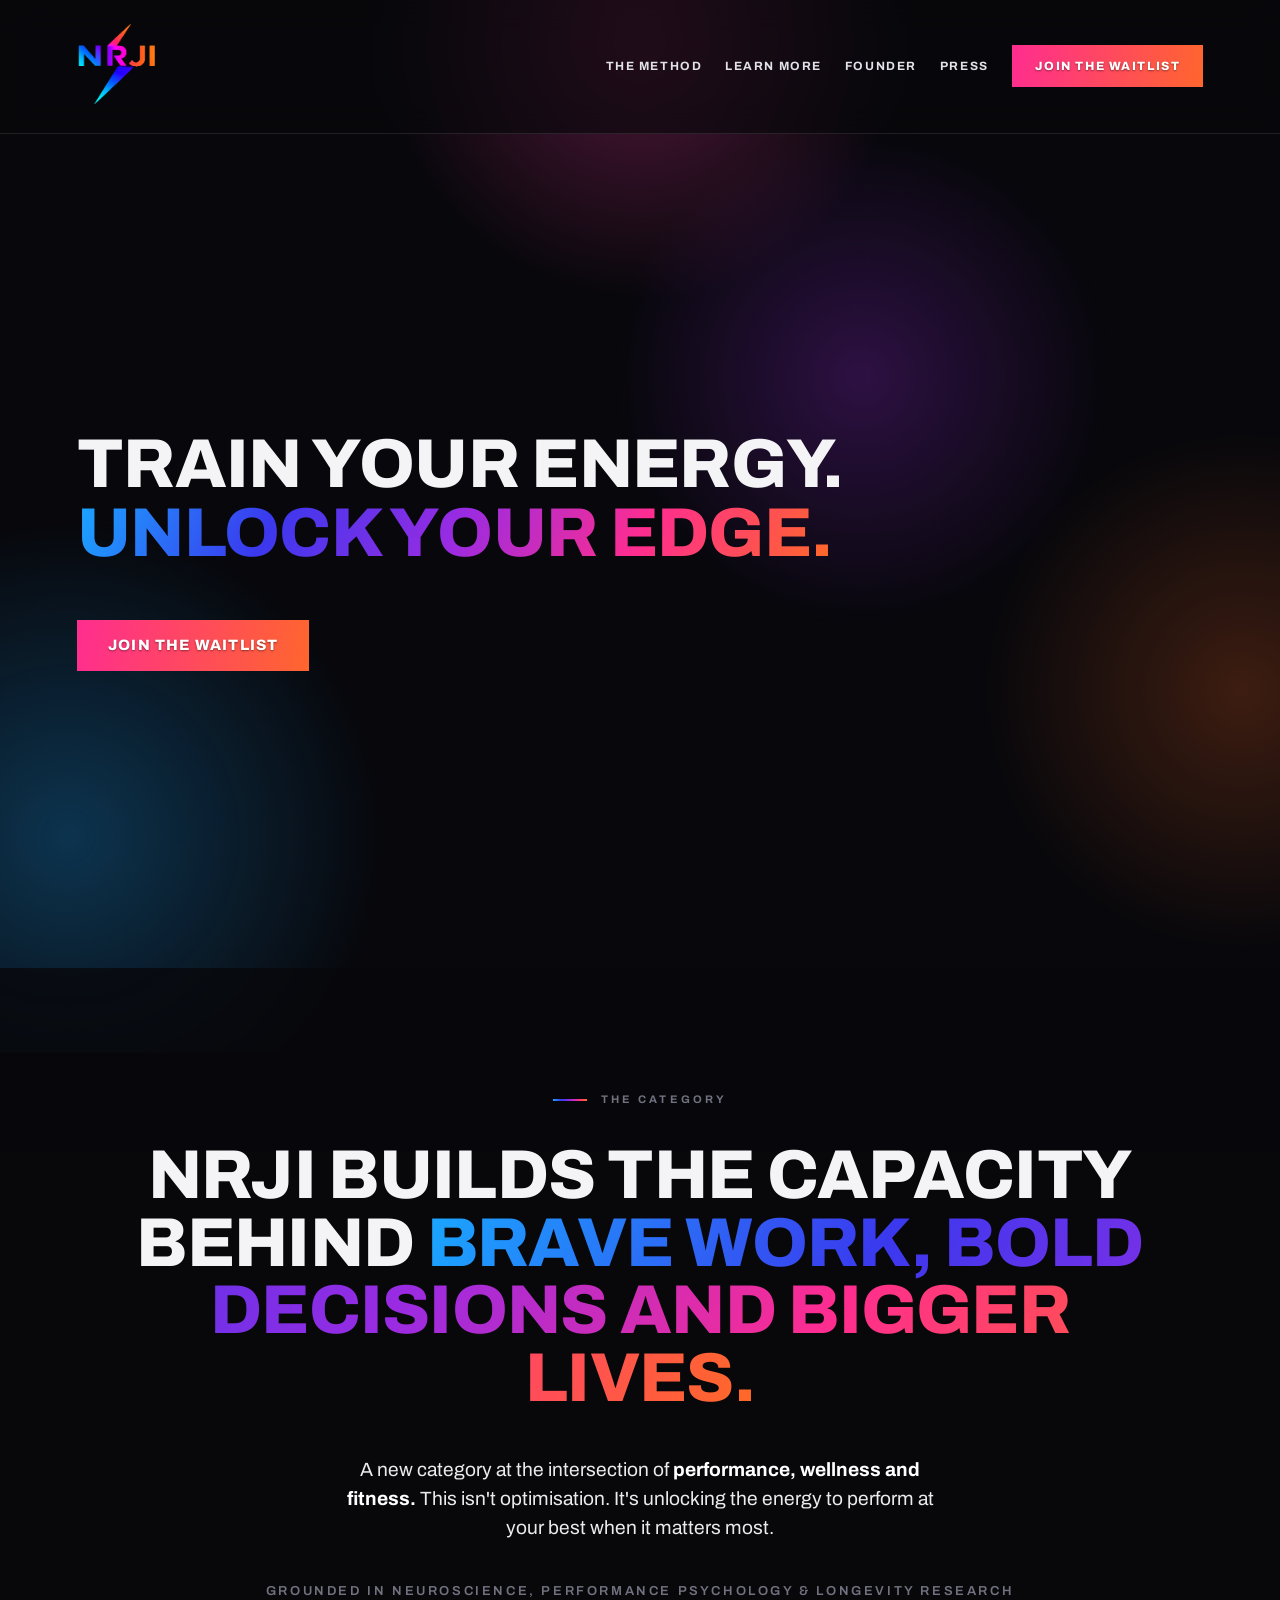
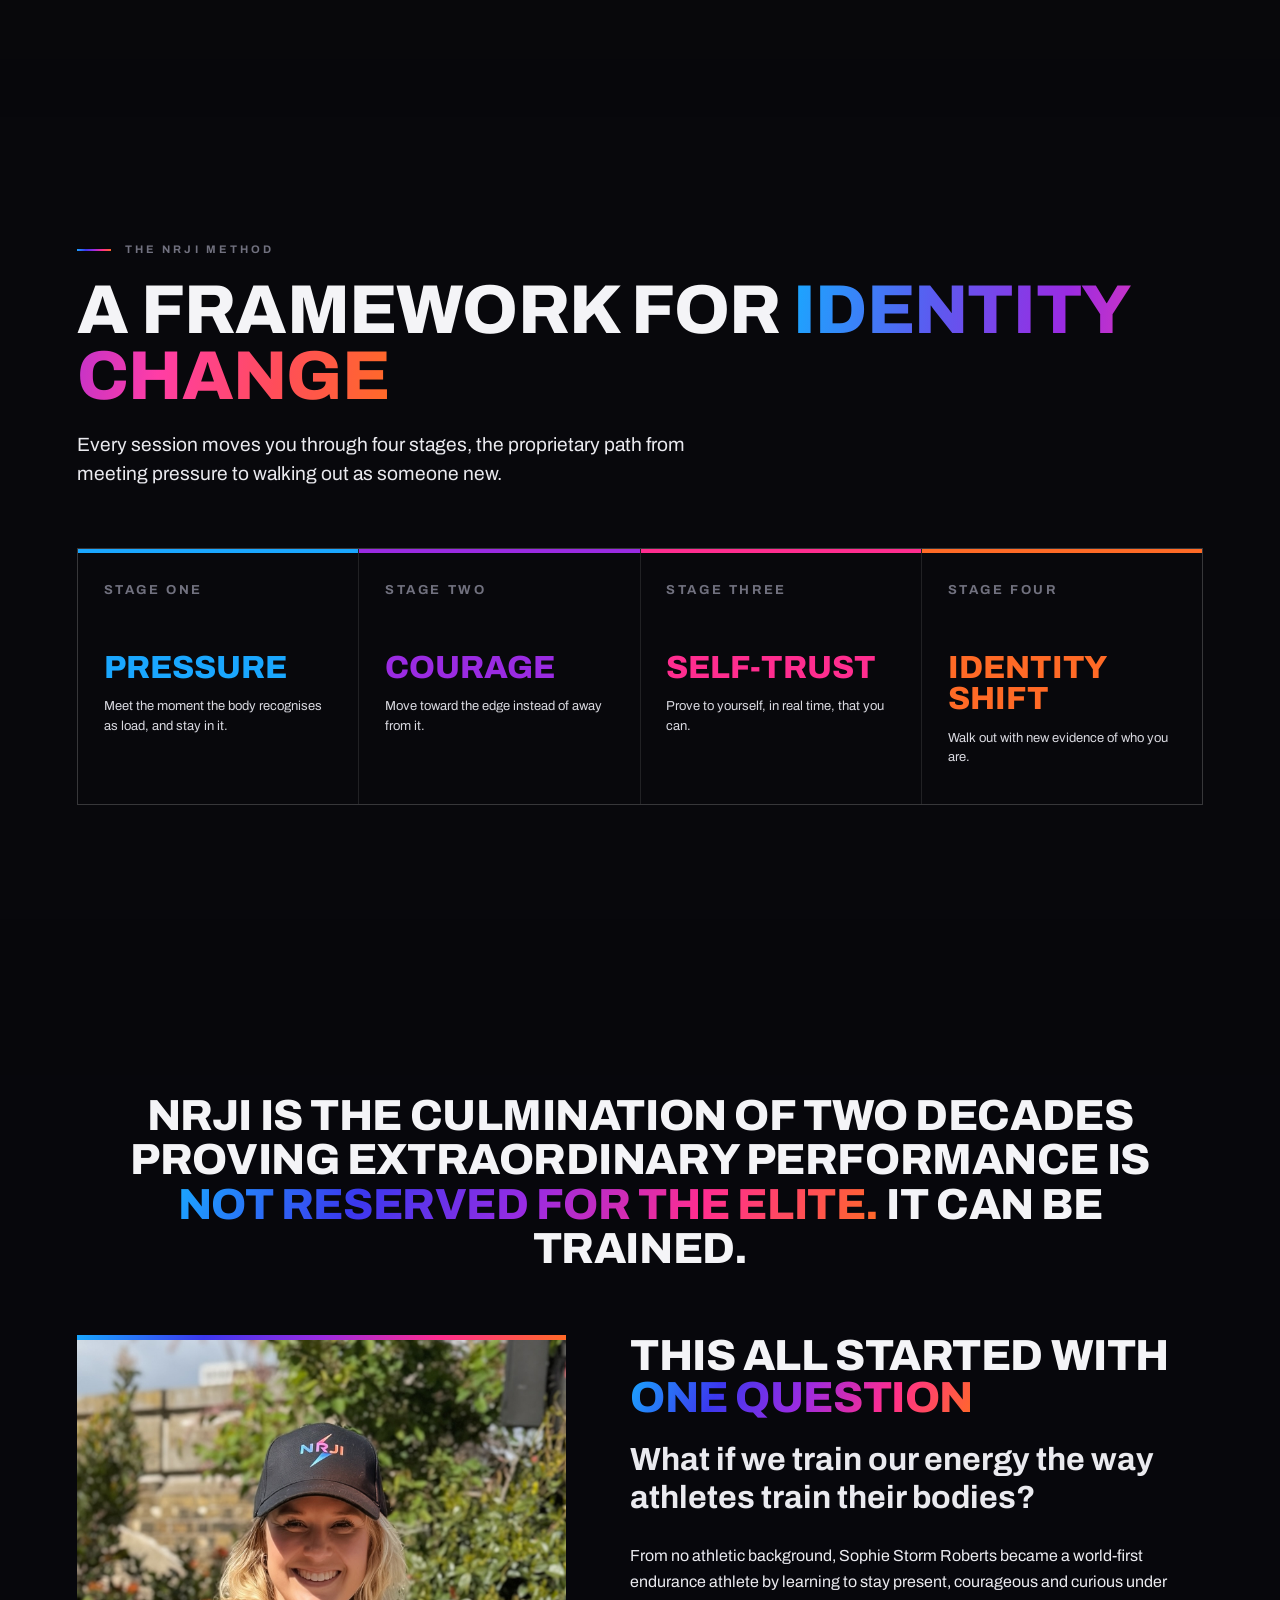
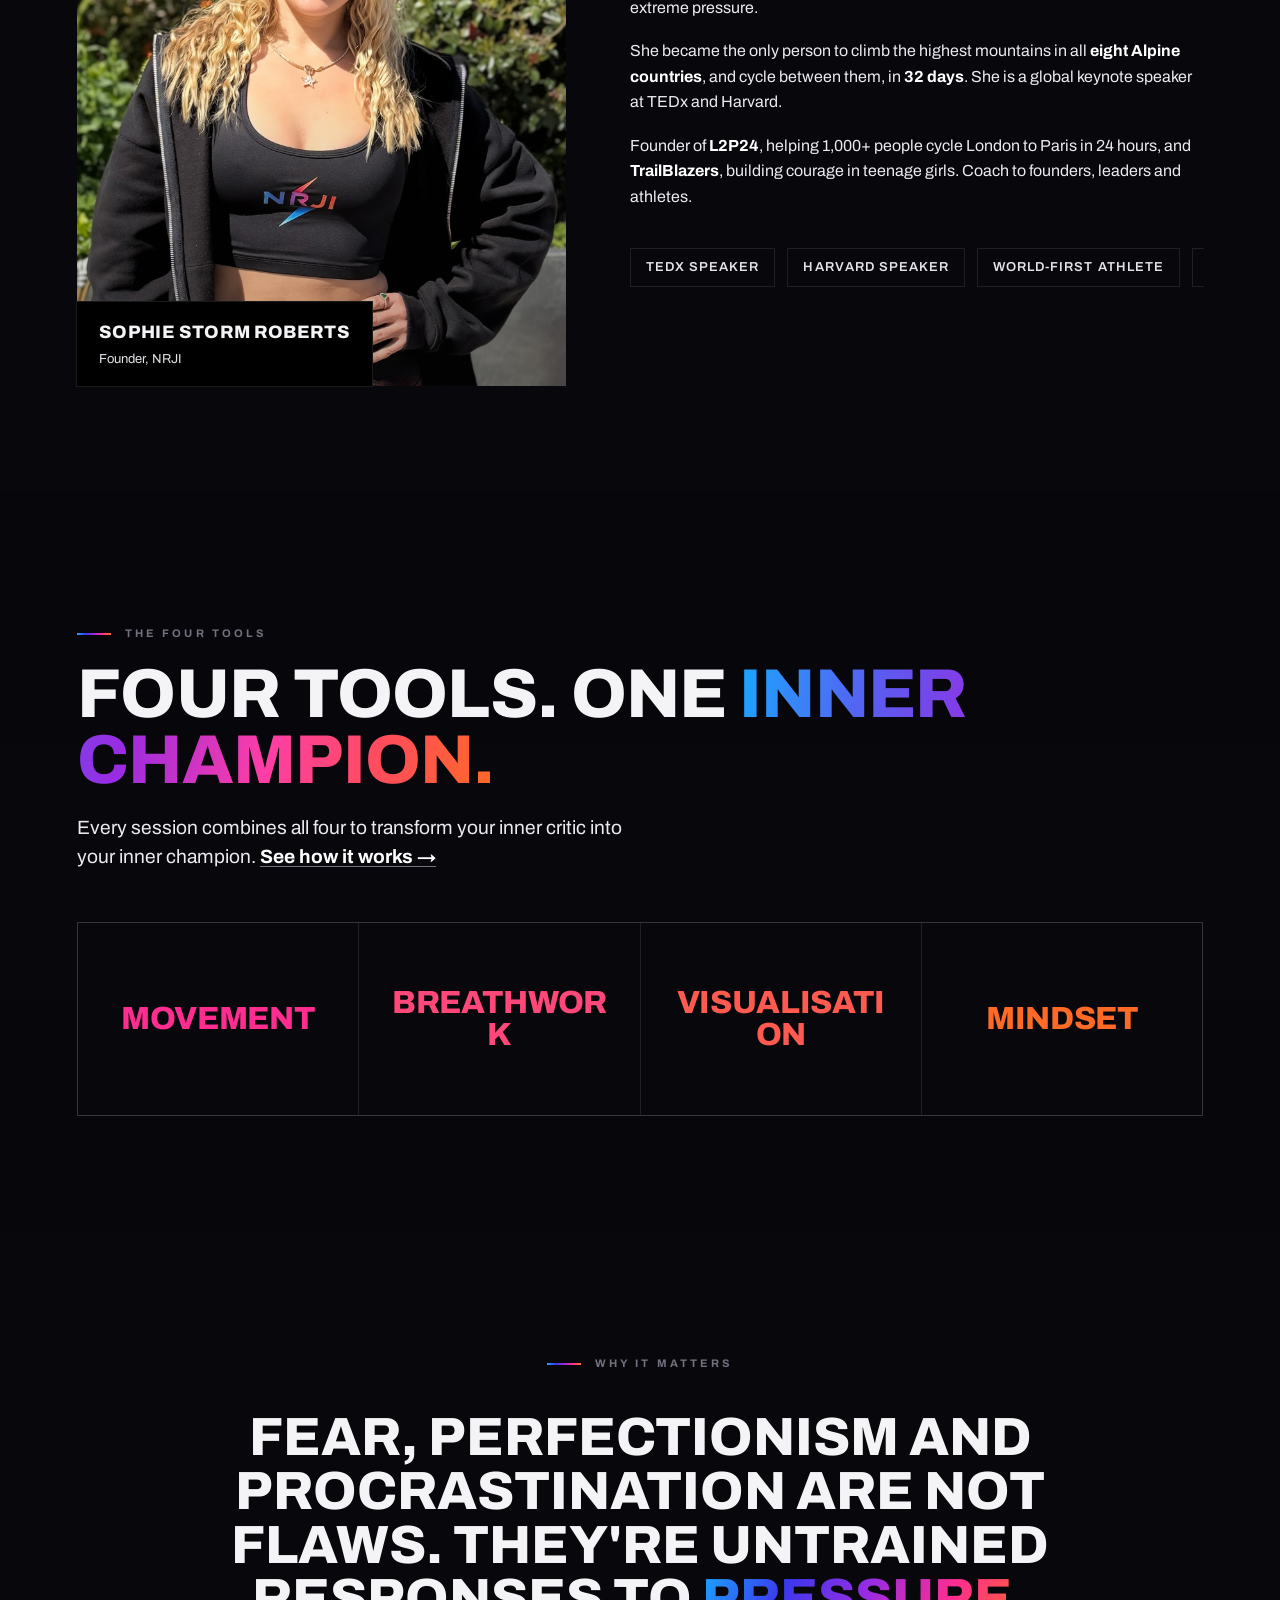
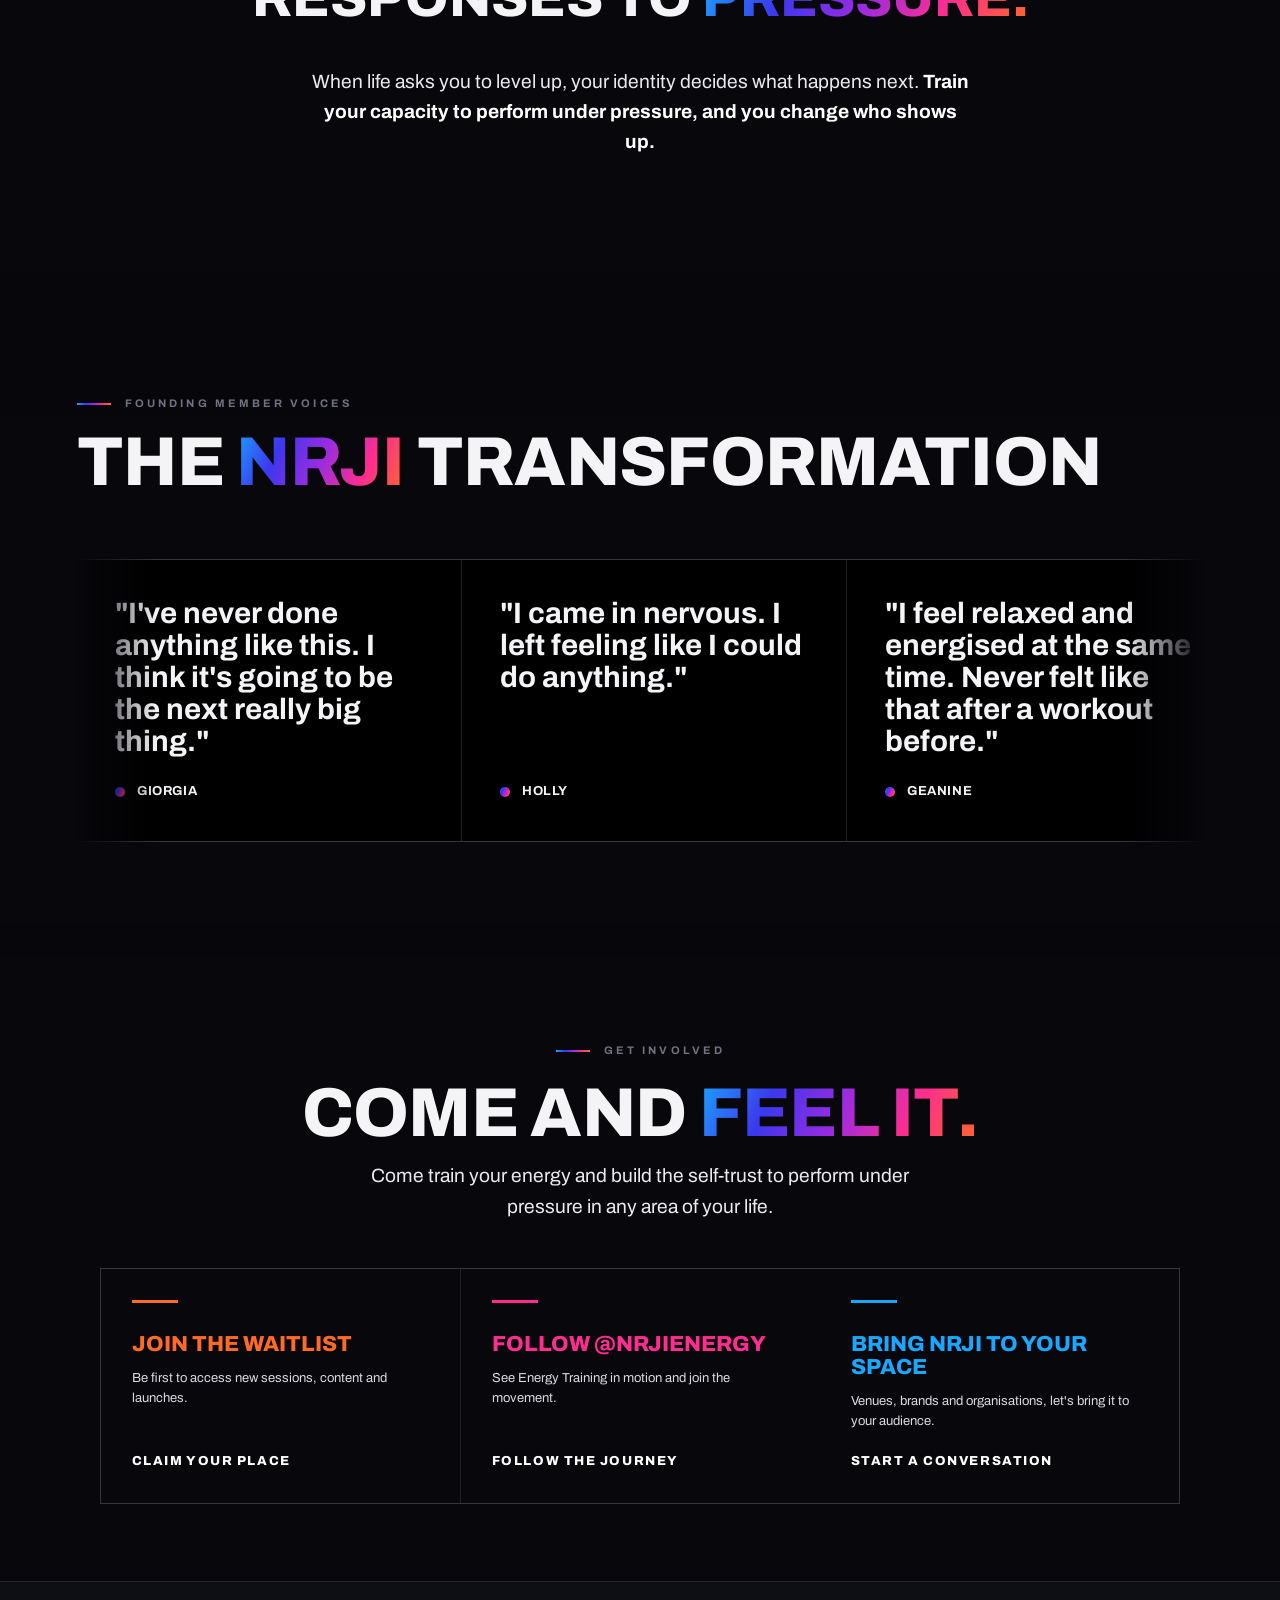
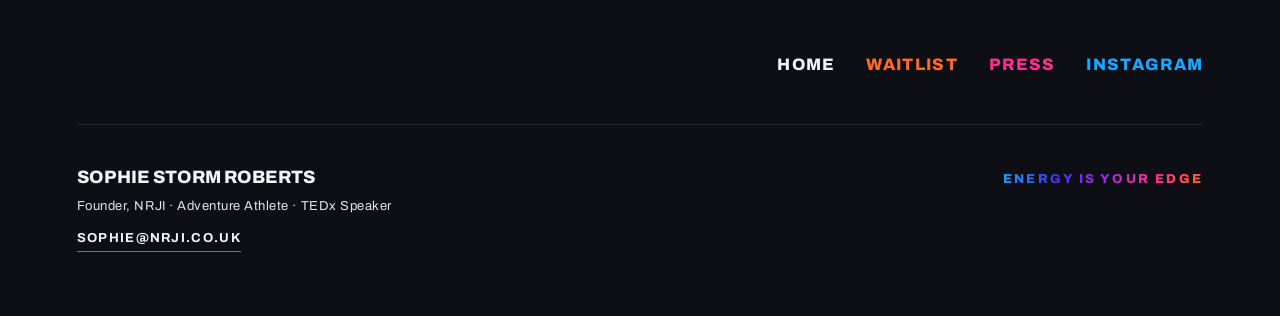
==== index.html @ f2baa2bd "Add files via upload" ====
<!DOCTYPE html>
<html lang="en">
<head>
<meta charset="UTF-8">
<meta name="viewport" content="width=device-width, initial-scale=1.0">
<title>NRJI · Energy Training</title>
<link rel="preconnect" href="https://fonts.googleapis.com">
<link rel="preconnect" href="https://fonts.gstatic.com" crossorigin>
<link href="https://fonts.googleapis.com/css2?family=Archivo:ital,wght@0,400;0,500;0,600;0,700;0,800;0,900;1,600&family=Archivo+Expanded:wght@600;700;800;900&display=swap" rel="stylesheet">
<link rel="stylesheet" href="nrji-shared.css">
<style>
  /* brighter body copy site-wide on the homepage (white over grey) */
  .category p, .method-sec .lead, .founder p, .mission p, .invite > .inner > p, .pillars-sec .lead{color:#EAEAEF;}

  /* ===================== HERO ===================== */
  .hero{
    background:transparent;position:relative;z-index:1;
    padding:clamp(40px,5vw,72px) var(--pad-x) clamp(44px,5vw,72px);
    min-height:calc(100svh - 66px);
    display:flex;flex-direction:column;align-items:flex-start;justify-content:center;text-align:left;
    overflow:hidden;
  }
  .hero-body{position:relative;z-index:2;display:flex;flex-direction:column;align-items:flex-start;max-width:var(--maxw);width:100%;margin:0 auto;}
  .hero h1{font-size:clamp(36px,5.4vw,80px);max-width:none;line-height:1.0;}
  .hero h1 .grad-text{display:inline-block;}
  .hero-cta{display:flex;gap:14px;flex-wrap:wrap;justify-content:flex-start;margin-top:clamp(34px,4vw,52px);}

  /* ===================== CATEGORY (ANCHOR) ===================== */
  .category{background:rgba(8,8,12,.80);text-align:center;}
  .category .inner{max-width:1040px;margin:0 auto;}
  .category .eyebrow{justify-content:center;margin-bottom:clamp(24px,2.6vw,36px);}
  .category h2{font-size:var(--t-h1);line-height:0.98;}
  .category .sub{font-size:var(--t-lead);line-height:1.5;max-width:54ch;margin:clamp(30px,3.4vw,46px) auto 0;}
  .category .sub strong{color:#fff;font-weight:700;}
  .category .micro{margin-top:clamp(26px,3vw,40px);font-size:var(--t-small);text-transform:uppercase;letter-spacing:.2em;color:var(--fg-faint);font-weight:600;}

  /* ===================== NRJI METHOD (FRAMEWORK IP) ===================== */
  .method-sec{background:transparent;}
  .method-sec .head{max-width:none;margin-bottom:clamp(40px,4.6vw,64px);}
  .method-sec h2{font-size:var(--t-h1);margin:18px 0 22px;}
  .method-sec .lead{font-size:var(--t-lead);line-height:1.5;max-width:58ch;}
  .frame{display:grid;grid-template-columns:repeat(4,1fr);gap:1px;background:var(--line);border:1px solid var(--line);}
  .frame .stage{background:var(--ink);padding:clamp(26px,2.4vw,38px) clamp(22px,2vw,30px) clamp(30px,2.8vw,42px);position:relative;display:flex;flex-direction:column;}
  .frame .stage::before{content:"";position:absolute;left:0;right:0;top:0;height:4px;background:var(--c);}
  .frame .stage .step{font-size:var(--t-small);text-transform:uppercase;letter-spacing:.2em;font-weight:700;color:var(--fg-faint);}
  .frame .stage h3{font-family:var(--font-display);font-weight:800;text-transform:uppercase;font-size:clamp(26px,2.5vw,40px);line-height:0.98;margin:clamp(30px,4vw,60px) 0 14px;color:var(--c);}
  .frame .stage p{font-size:var(--t-small);color:#D9D9E0;line-height:1.5;}

  /* ===================== FOUR PILLARS ===================== */
  .pillars-sec{background:rgba(8,8,12,.86);}
  .pillars-sec .head{max-width:none;margin-bottom:clamp(36px,4vw,56px);}
  .pillars-sec h2{font-size:var(--t-h1);margin:18px 0 20px;}
  .pillars-sec .lead{font-size:var(--t-lead);line-height:1.5;max-width:50ch;}
  .toolwall{display:grid;grid-template-columns:repeat(4,1fr);gap:1px;background:var(--line);border:1px solid var(--line);}
  .toolwall .tool{background:var(--ink);padding:clamp(30px,3vw,48px) clamp(22px,2vw,30px);display:flex;align-items:center;justify-content:center;min-height:clamp(140px,15vw,220px);}
  .toolwall .tool span{font-family:var(--font-display);font-weight:800;text-transform:uppercase;font-size:clamp(20px,2.5vw,40px);line-height:1.0;text-align:center;color:var(--c);letter-spacing:-0.01em;overflow-wrap:anywhere;}

  /* ===================== WHY (REDUCED) ===================== */
  .mission{background:transparent;text-align:center;}
  .mission .inner{max-width:1000px;margin:0 auto;}
  .mission .eyebrow{justify-content:center;margin-bottom:clamp(26px,3vw,40px);}
  .mission .big{font-family:var(--font-display);font-weight:800;text-transform:uppercase;line-height:1.0;font-size:clamp(30px,4.2vw,58px);}
  .mission p{font-size:var(--t-lead);line-height:1.55;max-width:60ch;margin:clamp(28px,3.2vw,44px) auto 0;}
  .mission p strong{color:#fff;font-weight:700;}

  /* ===================== VOICES ===================== */
  .voices{background:rgba(8,8,12,.86);}
  .voices .head{margin-bottom:clamp(40px,5vw,64px);}
  .voices h2{font-size:var(--t-h1);margin-top:16px;}
  .quote-marquee{position:relative;width:100%;overflow:hidden;-webkit-mask-image:linear-gradient(90deg,transparent,#000 7%,#000 93%,transparent);mask-image:linear-gradient(90deg,transparent,#000 7%,#000 93%,transparent);}
  .quote-track{display:flex;align-items:stretch;gap:1px;width:max-content;background:var(--line);border-block:1px solid var(--line);animation:quote-scroll 46s linear infinite;}
  @media (hover:hover) and (pointer:fine){.quote-marquee:hover .quote-track{animation-play-state:paused;}}
  @keyframes quote-scroll{from{transform:translateX(0);}to{transform:translateX(-50%);}}
  .quote{flex:0 0 clamp(300px,30vw,420px);background:var(--black);padding:clamp(30px,3vw,52px);display:flex;flex-direction:column;gap:24px;}
  .quote .q{font-family:var(--font-display);font-weight:700;font-size:clamp(22px,2.3vw,34px);line-height:1.08;text-transform:none;}
  .quote .who{display:flex;align-items:center;gap:12px;margin-top:auto;}
  .quote .who .dot{width:10px;height:10px;background:var(--brand-grad);border-radius:50%;flex-shrink:0;}
  .quote .who .nm{font-weight:700;letter-spacing:.04em;text-transform:uppercase;font-size:var(--t-small);}

  /* ===================== FOUNDER (MOVED UP) ===================== */
  .founder{background:rgba(8,8,12,.84);overflow:hidden;}
  .founder .banner{max-width:1080px;margin:0 auto clamp(46px,5vw,76px);text-align:center;}
  .founder .banner .eyebrow{justify-content:center;margin-bottom:clamp(22px,2.6vw,34px);}
  .founder .banner .statement{font-family:var(--font-display);font-weight:800;text-transform:uppercase;line-height:1.02;font-size:clamp(26px,3.4vw,50px);padding:0;background:none;}
  .founder .inner{display:grid;grid-template-columns:0.92fr 1.08fr;gap:clamp(36px,5vw,76px);align-items:stretch;}
  .founder .inner > *{min-width:0;}
  .founder .text{min-width:0;overflow:hidden;}
  .founder .photo-wrap{position:relative;}
  .founder .photo-stack{position:relative;height:100%;}
  .founder .photo-frame{position:relative;border-radius:0;overflow:hidden;height:100%;min-height:100%;aspect-ratio:auto;background:#000;}
  .founder .photo-frame::after{content:"";position:absolute;inset:0;background:linear-gradient(180deg,transparent 55%,rgba(8,8,12,.28));pointer-events:none;}
  .founder .photo-frame img{width:100%;height:100%;object-fit:cover;object-position:center 18%;}
  .founder .photo-wrap .badge{position:absolute;left:-1px;bottom:-1px;z-index:3;background:var(--black);border:1px solid var(--line);padding:16px 22px;display:flex;flex-direction:column;gap:2px;}
  .founder .photo-wrap .frame-bar{position:absolute;left:0;right:0;top:0;height:5px;background:var(--brand-grad);z-index:2;}
  .founder .badge .nm{font-family:var(--font-display);font-weight:800;text-transform:uppercase;font-size:18px;letter-spacing:.02em;}
  .founder .badge .rl{font-size:var(--t-small);color:var(--fg-dim);}
  .founder h2{font-size:var(--t-h2);margin:0 0 22px;}
  .founder .qline{font-family:var(--font-display);font-weight:700;font-size:clamp(22px,2.6vw,32px);line-height:1.2;margin-bottom:26px;}
  .founder p{font-size:var(--t-body);line-height:1.6;}
  .founder p + p{margin-top:18px;}
  .founder p strong{color:#fff;font-weight:700;}
  .founder .credits-row{display:flex;flex-wrap:wrap;gap:12px;margin-top:clamp(28px,3vw,44px);}
  .founder .credits-row span{border:1px solid var(--line);padding:8px 15px;font-size:var(--t-small);font-weight:600;text-transform:uppercase;letter-spacing:.08em;color:var(--fg-dim);}

  /* ===================== INVITATION (GET INVOLVED) ===================== */
  .invite{background:transparent;text-align:center;position:relative;overflow:hidden;padding-block:clamp(52px,6vw,90px);}
  .invite .inner{position:relative;z-index:2;max-width:1080px;margin:0 auto;}
  .invite .eyebrow{justify-content:center;}
  .invite h2{font-size:var(--t-h1);margin:20px 0 14px;}
  .invite > .inner > p{font-size:var(--t-lead);max-width:54ch;margin:0 auto;}
  .invite .paths{display:grid;grid-template-columns:repeat(3,1fr);gap:1px;background:var(--line);border:1px solid var(--line);margin-top:clamp(34px,3.6vw,52px);text-align:left;}
  .invite .path{background:var(--ink);padding:clamp(26px,2.4vw,38px);display:flex;flex-direction:column;text-decoration:none;color:inherit;transition:background .22s,transform .22s;}
  .invite .path:hover{background:var(--ink-2);transform:translateY(-4px);}
  .invite .path .bar{height:3px;width:46px;background:var(--c);margin-bottom:clamp(22px,2.4vw,34px);}
  .invite .path h4{font-family:var(--font-display);font-weight:800;text-transform:uppercase;font-size:var(--t-h3);line-height:1.05;margin-bottom:12px;color:var(--c);}
  .invite .path p{font-size:var(--t-small);color:#D9D9E0;max-width:none;margin:0 0 20px;line-height:1.55;}
  .invite .path .pgo{margin-top:auto;font-size:13px;font-weight:800;text-transform:uppercase;letter-spacing:.12em;color:#fff;}

  /* ===================== RESPONSIVE ===================== */
  @media (max-width:900px){
    .frame{grid-template-columns:repeat(2,1fr);}
    .toolwall{grid-template-columns:repeat(2,1fr);}
    .mission .inner{max-width:none;}
    .founder .inner{grid-template-columns:1fr;gap:36px;align-items:start;}
    .founder .photo-frame{aspect-ratio:3/3.6;height:auto;min-height:0;max-width:460px;margin:0 auto;}
    .invite .paths{grid-template-columns:1fr;}
  }
  @media (max-width:560px){
    .hero h1{font-size:clamp(32px,8.4vw,50px);}
    .hero-cta{flex-direction:row;flex-wrap:nowrap;gap:10px;align-items:stretch;width:100%;}
    .hero-cta .btn{flex:1 1 0;min-width:0;justify-content:center;text-align:center;padding:14px 10px;font-size:11px;line-height:1.2;letter-spacing:.04em;}
    .frame{grid-template-columns:1fr;}
    .toolwall{grid-template-columns:repeat(2,1fr);}
    .toolwall .tool{min-height:104px;padding:22px 10px;}
    .toolwall .tool span{font-size:clamp(16px,4.4vw,22px);}
    .invite .paths{grid-template-columns:1fr;}
  }
</style>
</head>
<body>
  <div id="aurora"></div>

  <!-- ===================== NAV ===================== -->
  <nav class="nav" data-screen-label="Nav">
    <a class="brand" href="index.html">
      <img src="assets/nrji-logo-clean.png" alt="NRJI">
    </a>
    <div class="links">
      <a class="hide-sm" href="#method">The Method</a>
      <a class="hide-sm" href="learn-more.html">Learn More</a>
      <a class="hide-sm" href="#founder">Founder</a>
      <a href="press.html">Press</a>
      <a class="btn btn-primary" href="waitlist.html">Join the waitlist</a>
    </div>
  </nav>

  <!-- ===================== HERO ===================== -->
  <header class="hero" data-screen-label="Hero">
    <div class="hero-body">
      <h1 class="display" data-reveal style="--rd:160ms">Train your energy.<br><span class="grad-text">Unlock your edge.</span></h1>
      <div class="hero-cta" data-reveal style="--rd:300ms">
        <a class="btn btn-primary btn-lg" href="waitlist.html">Join the waitlist</a>
      </div>
    </div>
  </header>

  <!-- ===================== CATEGORY (ANCHOR) ===================== -->
  <section class="category" id="category" data-screen-label="The Category">
    <div class="inner">
      <span class="eyebrow" data-reveal>The category</span>
      <h2 class="display" data-reveal style="--rd:80ms">NRJI builds the capacity behind <span class="grad-text">brave work, bold decisions and bigger lives.</span></h2>
      <p class="sub" data-reveal style="--rd:160ms">A new category at the intersection of <strong>performance, wellness and fitness.</strong> This isn't optimisation. It's unlocking the energy to perform at your best when it matters most.</p>
      <div class="micro" data-reveal style="--rd:220ms">Grounded in neuroscience, performance psychology &amp; longevity research</div>
    </div>
  </section>

  <!-- ===================== NRJI METHOD ===================== -->
  <section class="method-sec" id="method" data-screen-label="The NRJI Method">
    <div class="wrap head">
      <span class="eyebrow" data-reveal>The NRJI Method</span>
      <h2 class="display" data-reveal style="--rd:80ms">A framework for <span class="grad-ombre">identity change</span></h2>
      <p class="lead" data-reveal style="--rd:160ms">Every session moves you through four stages, the proprietary path from meeting pressure to walking out as someone new.</p>
    </div>
    <div class="wrap frame" data-reveal="scale">
      <div class="stage" style="--c:#1AA7FF"><div class="step">Stage one</div><h3>Pressure</h3><p>Meet the moment the body recognises as load, and stay in it.</p></div>
      <div class="stage" style="--c:#9A2BE2"><div class="step">Stage two</div><h3>Courage</h3><p>Move toward the edge instead of away from it.</p></div>
      <div class="stage" style="--c:#FF2D8F"><div class="step">Stage three</div><h3>Self-trust</h3><p>Prove to yourself, in real time, that you can.</p></div>
      <div class="stage" style="--c:#FF6A26"><div class="step">Stage four</div><h3>Identity shift</h3><p>Walk out with new evidence of who you are.</p></div>
    </div>
  </section>

  <!-- ===================== FOUNDER (MOVED UP) ===================== -->
  <section class="founder" id="founder" data-screen-label="The Founder">
    <div class="wrap banner">
      <span class="eyebrow" data-reveal>The founder</span>
      <div class="statement display" data-reveal style="--rd:80ms">NRJI is the culmination of two decades proving extraordinary performance is <span class="grad-text">not reserved for the elite.</span> It can be trained.</div>
    </div>
    <div class="wrap inner">
      <div class="photo-wrap" data-reveal="left">
        <div class="photo-stack">
          <div class="photo-frame">
            <div class="frame-bar"></div>
            <img src="assets/sophie.jpeg" alt="Sophie Storm Roberts, Founder of NRJI">
          </div>
          <div class="badge">
            <span class="nm">Sophie Storm Roberts</span>
            <span class="rl">Founder, NRJI</span>
          </div>
        </div>
      </div>
      <div class="text" data-reveal="right">
        <h2 class="display">This all started with <span class="grad-text">one question</span></h2>
        <p class="qline">What if we train our energy the way athletes train their bodies?</p>
        <p>From no athletic background, Sophie Storm Roberts became a world-first endurance athlete by learning to stay present, courageous and curious under extreme pressure.</p>
        <p>She became the only person to climb the highest mountains in all <strong>eight Alpine countries</strong>, and cycle between them, in <strong>32 days</strong>. She is a global keynote speaker at TEDx and Harvard.</p>
        <p>Founder of <strong>L2P24</strong>, helping 1,000+ people cycle London to Paris in 24 hours, and <strong>TrailBlazers</strong>, building courage in teenage girls. Coach to founders, leaders and athletes.</p>
        <div class="credits-row">
          <span>TEDx Speaker</span>
          <span>Harvard Speaker</span>
          <span>World-First Athlete</span>
          <span>8 Peaks in 32 Days</span>
        </div>
      </div>
    </div>
  </section>

  <!-- ===================== FOUR PILLARS ===================== -->
  <section class="pillars-sec" id="pillars" data-screen-label="The Four Tools">
    <div class="wrap head">
      <span class="eyebrow" data-reveal>The four tools</span>
      <h2 class="display" data-reveal style="--rd:80ms">Four tools. One <span class="grad-ombre">inner champion.</span></h2>
      <p class="lead" data-reveal style="--rd:160ms">Every session combines all four to transform your inner critic into your inner champion. <a href="learn-more.html" style="color:#fff;font-weight:700;text-decoration:underline;text-underline-offset:3px;text-decoration-color:var(--fg-faint)">See how it works &rarr;</a></p>
    </div>
    <div class="wrap toolwall" data-reveal="scale">
      <div class="tool" style="--c:#FF2D8F"><span>Movement</span></div>
      <div class="tool" style="--c:#FF4779"><span>Breathwork</span></div>
      <div class="tool" style="--c:#FF5A50"><span>Visualisation</span></div>
      <div class="tool" style="--c:#FF6A26"><span>Mindset</span></div>
    </div>
  </section>

  <!-- ===================== WHY (REDUCED) ===================== -->
  <section class="mission" id="why" data-screen-label="Why It Matters">
    <div class="inner">
      <span class="eyebrow" data-reveal>Why it matters</span>
      <div class="big" data-reveal style="--rd:80ms">Fear, perfectionism and procrastination are not flaws. They're untrained responses to <span class="grad-text">pressure.</span></div>
      <p data-reveal style="--rd:160ms">When life asks you to level up, your identity decides what happens next. <strong>Train your capacity to perform under pressure, and you change who shows up.</strong></p>
    </div>
  </section>

  <!-- ===================== VOICES ===================== -->
  <section class="voices" id="voices" data-screen-label="Founding Voices">
    <div class="wrap head">
      <span class="eyebrow" data-reveal>Founding member voices</span>
      <h2 class="display" data-reveal style="--rd:90ms">The <span class="grad-text">NRJI</span> transformation</h2>
    </div>
    <div class="quote-marquee" data-reveal>
      <div class="quote-track">
        <div class="quote"><p class="q">"I've never done anything like this. I think it's going to be the next really big thing."</p><div class="who"><span class="dot"></span><span class="nm">Giorgia</span></div></div>
        <div class="quote"><p class="q">"I came in nervous. I left feeling like I could do anything."</p><div class="who"><span class="dot"></span><span class="nm">Holly</span></div></div>
        <div class="quote"><p class="q">"I feel relaxed and energised at the same time. Never felt like that after a workout before."</p><div class="who"><span class="dot"></span><span class="nm">Geanine</span></div></div>
        <div class="quote"><p class="q">"I feel unstoppable."</p><div class="who"><span class="dot"></span><span class="nm">Clare</span></div></div>
        <div class="quote" aria-hidden="true"><p class="q">"I've never done anything like this. I think it's going to be the next really big thing."</p><div class="who"><span class="dot"></span><span class="nm">Giorgia</span></div></div>
        <div class="quote" aria-hidden="true"><p class="q">"I came in nervous. I left feeling like I could do anything."</p><div class="who"><span class="dot"></span><span class="nm">Holly</span></div></div>
        <div class="quote" aria-hidden="true"><p class="q">"I feel relaxed and energised at the same time. Never felt like that after a workout before."</p><div class="who"><span class="dot"></span><span class="nm">Geanine</span></div></div>
        <div class="quote" aria-hidden="true"><p class="q">"I feel unstoppable."</p><div class="who"><span class="dot"></span><span class="nm">Clare</span></div></div>
      </div>
    </div>
  </section>

  <!-- ===================== INVITATION (GET INVOLVED) ===================== -->
  <section class="invite" id="involved" data-screen-label="Get Involved">
    <div class="inner">
      <span class="eyebrow center" data-reveal>Get involved</span>
      <h2 class="display" data-reveal style="--rd:80ms">Come and <span class="grad-text">feel it.</span></h2>
      <p data-reveal style="--rd:160ms">Come train your energy and build the self-trust to perform under pressure in any area of your life.</p>
      <div class="paths">
        <a class="path" style="--c:#FF6A26" href="waitlist.html" data-reveal>
          <div class="bar"></div>
          <h4>Join the waitlist</h4>
          <p>Be first to access new sessions, content and launches.</p>
          <span class="pgo">Claim your place</span>
        </a>
        <a class="path" style="--c:#FF2D8F;--rd:110ms" href="https://www.instagram.com/nrjienergy" target="_blank" rel="noopener" data-reveal>
          <div class="bar"></div>
          <h4>Follow @nrjienergy</h4>
          <p>See Energy Training in motion and join the movement.</p>
          <span class="pgo">Follow the journey</span>
        </a>
        <a class="path" style="--c:#1AA7FF;--rd:220ms" href="bring-nrji.html" data-reveal>
          <div class="bar"></div>
          <h4>Bring NRJI to your space</h4>
          <p>Venues, brands and organisations, let's bring it to your audience.</p>
          <span class="pgo">Start a conversation</span>
        </a>
      </div>
    </div>
  </section>

  <!-- ===================== FOOTER ===================== -->
  <footer class="site-footer" data-screen-label="Footer">
    <div class="fwrap">
      <div class="flinks">
        <a href="index.html" style="color:#F4F4F7">Home</a>
        <a href="waitlist.html" style="color:#FF6A26">Waitlist</a>
        <a href="press.html" style="color:#FF2D8F">Press</a>
        <a href="https://www.instagram.com/nrjienergy" target="_blank" rel="noopener" style="color:#1AA7FF">Instagram</a>
      </div>
      <div class="meta">
        <div>
          <div class="nm">Sophie Storm Roberts</div>
          <div class="rl">Founder, NRJI · Adventure Athlete · TEDx Speaker</div>
          <a class="email" href="mailto:sophie@nrji.co.uk">sophie@nrji.co.uk</a>
        </div>
        <div class="sign grad-text">Energy is your edge</div>
      </div>
    </div>
  </footer>

  <script src="nrji-interactive.js"></script>
</body>
</html>
---- nrji-shared.css ----
/* ===========================================================
   NRJI · shared design system (tokens, nav, buttons, forms,
   interactive aurora background, scroll-reveal)
   =========================================================== */
:root{
  /* Brand gradient pulled from the NRJI mark */
  --nrji-blue:#1AA7FF;
  --nrji-indigo:#3B38EE;
  --nrji-purple:#9A2BE2;
  --nrji-magenta:#FF2D8F;
  --nrji-pink:#FF3DA6;
  --nrji-orange:#FF6A26;
  --brand-grad:linear-gradient(115deg,#1AA7FF 0%,#3B38EE 26%,#9A2BE2 50%,#FF2D8F 74%,#FF6A26 100%);
  --brand-grad-soft:linear-gradient(115deg,rgba(26,167,255,.18),rgba(154,43,226,.18),rgba(255,45,143,.18),rgba(255,106,38,.18));
  --grad-morning:linear-gradient(95deg,#FF6A26 0%,#FF3DA6 100%);
  --grad-reset:linear-gradient(95deg,#1AA7FF 0%,#9A2BE2 100%);

  --black:#000000;
  --ink:#08080C;
  --ink-2:#0E0E15;
  --line:rgba(255,255,255,.10);
  --line-soft:rgba(255,255,255,.06);
  --fg:#F4F4F7;
  --fg-dim:#E2E2E8;
  --fg-faint:#71717F;

  --font-display:"Archivo Expanded","Archivo",sans-serif;
  --font-body:"Archivo",system-ui,sans-serif;

  --t-mega:clamp(48px,8.2vw,128px);
  --t-h1:clamp(38px,5.4vw,82px);
  --t-h2:clamp(28px,3.4vw,50px);
  --t-h3:clamp(20px,1.7vw,27px);
  --t-lead:clamp(19px,1.5vw,25px);
  --t-body:clamp(16px,1.05vw,18px);
  --t-small:clamp(13px,0.9vw,15px);
  --t-eyebrow:clamp(11px,0.85vw,13px);

  --pad-x:clamp(22px,6vw,120px);
  --pad-y:clamp(72px,9vw,150px);
  --maxw:1240px;

  --mx:0px; --my:0px;
}

*{box-sizing:border-box;margin:0;padding:0;}
html{scroll-behavior:smooth;overflow-x:clip;}
body{
  background:var(--ink);
  color:var(--fg);
  font-family:var(--font-body);
  font-size:var(--t-body);
  line-height:1.62;
  -webkit-font-smoothing:antialiased;
  overflow-x:clip;
  position:relative;
}
img{display:block;max-width:100%;}
a{color:inherit;}
.wrap{max-width:var(--maxw);margin:0 auto;}
section{padding:var(--pad-y) var(--pad-x);position:relative;z-index:1;}
@media (max-width:560px){body.is-mobile section{padding-top:clamp(46px,12vw,68px);padding-bottom:clamp(46px,12vw,68px);}}

/* ---------- type helpers ---------- */
.display{font-family:var(--font-display);font-weight:800;text-transform:uppercase;line-height:0.96;letter-spacing:-0.01em;overflow-wrap:break-word;}
.eyebrow{font-family:var(--font-body);font-weight:700;text-transform:uppercase;letter-spacing:0.28em;font-size:var(--t-eyebrow);color:var(--fg-faint);display:inline-flex;align-items:center;gap:14px;}
.eyebrow::before{content:"";width:34px;height:2px;background:var(--brand-grad);}
.eyebrow.center{justify-content:center;}
.grad-text{background:var(--brand-grad);-webkit-background-clip:text;background-clip:text;color:transparent;}
.grad-morning{background:var(--grad-morning);-webkit-background-clip:text;background-clip:text;color:transparent;}
.grad-reset{background:var(--grad-reset);-webkit-background-clip:text;background-clip:text;color:transparent;}
.grad-ombre{background:linear-gradient(100deg,#1AA7FF 0%,#5B5BF0 22%,#9A2BE2 42%,#FF3DA6 64%,#FF4D5A 82%,#FF6A26 100%);-webkit-background-clip:text;background-clip:text;color:transparent;}
.lead{font-size:var(--t-lead);color:var(--fg-dim);line-height:1.55;max-width:62ch;}
.body-dim{color:var(--fg-dim);}
.logo-blend{mix-blend-mode:screen;}

/* ===================== INTERACTIVE AURORA ===================== */
#aurora{
  position:fixed;inset:-12vmax;z-index:0;pointer-events:none;
  background:
    radial-gradient(34vmax 34vmax at calc(50% + var(--mx)) calc(16% + var(--my)),rgba(255,61,166,.30),transparent 60%),
    radial-gradient(40vmax 40vmax at calc(14% - var(--mx)) calc(82% + var(--my)),rgba(26,167,255,.28),transparent 62%),
    radial-gradient(32vmax 32vmax at calc(88% + var(--mx)) calc(70% - var(--my)),rgba(255,106,38,.22),transparent 64%),
    radial-gradient(30vmax 30vmax at calc(64% - var(--mx)) calc(44% + var(--my)),rgba(154,43,226,.26),transparent 65%);
  animation:auroraDrift 26s ease-in-out infinite;
  will-change:transform;
}
@keyframes auroraDrift{
  0%,100%{transform:translate3d(0,0,0) scale(1);}
  33%{transform:translate3d(2.5%,-2%,0) scale(1.06);}
  66%{transform:translate3d(-2%,2.5%,0) scale(1.03);}
}
@media (prefers-reduced-motion:reduce){#aurora{animation:none;}}

/* ===================== CURSOR-FOLLOWING ORB ===================== */
#cursor-orb{
  position:fixed;top:0;left:0;z-index:2;pointer-events:none;
  width:440px;height:440px;
  border-radius:42% 58% 56% 44% / 48% 42% 58% 52%;
  background:radial-gradient(circle at 50% 50%,rgba(255,61,166,.42),rgba(255,106,38,.24) 40%,rgba(154,43,226,.15) 66%,transparent 76%);
  filter:blur(46px) hue-rotate(-25deg);mix-blend-mode:screen;
  opacity:0;transition:opacity .6s ease;
  will-change:transform,opacity,border-radius,filter;
  animation:orbMorph 16s ease-in-out infinite,orbHue 24s ease-in-out infinite;
}
#cursor-orb.on{opacity:.62;}
@keyframes orbMorph{
  0%,100%{border-radius:42% 58% 56% 44% / 48% 42% 58% 52%;}
  33%{border-radius:62% 38% 40% 60% / 58% 62% 38% 42%;}
  66%{border-radius:38% 62% 64% 36% / 40% 38% 62% 60%;}
}
@keyframes orbHue{
  0%,100%{filter:blur(46px) hue-rotate(-28deg);}
  50%{filter:blur(52px) hue-rotate(46deg);}
}
@media (prefers-reduced-motion:reduce){#cursor-orb{display:none;}}
@media (hover:none){#cursor-orb{display:none;}}

/* ===================== SCROLL REVEAL ===================== */
[data-reveal]{opacity:0;transform:translateY(28px);transition:opacity .7s cubic-bezier(.2,.7,.2,1),transform .7s cubic-bezier(.2,.7,.2,1);transition-delay:var(--rd,0ms);will-change:opacity,transform;}
[data-reveal].in{opacity:1;transform:none;}
[data-reveal="fade"]{transform:none;}
[data-reveal="left"]{transform:translateX(-34px);}
[data-reveal="right"]{transform:translateX(34px);}
[data-reveal="scale"]{transform:scale(.94);}
@media (prefers-reduced-motion:reduce){[data-reveal]{opacity:1!important;transform:none!important;}}

/* ===================== NAV ===================== */
.nav{
  position:sticky;top:0;z-index:60;
  display:flex;align-items:center;justify-content:space-between;gap:18px;
  padding:14px clamp(22px,6vw,120px);
  background:rgba(8,8,12,.66);
  backdrop-filter:blur(16px);-webkit-backdrop-filter:blur(16px);
  border-bottom:1px solid var(--line);
}
.nav .brand{display:flex;align-items:center;gap:12px;text-decoration:none;color:var(--fg);}
.nav .brand img{width:clamp(60px,8vw,92px);height:auto;}
.nav .brand .wm{font-family:var(--font-display);font-weight:900;letter-spacing:.14em;font-size:17px;}
.nav .links{display:flex;align-items:center;gap:clamp(14px,1.8vw,28px);}
.nav .links a:not(.btn){color:var(--fg-dim);font-weight:700;}
.nav .links a{text-decoration:none;font-size:12px;text-transform:uppercase;letter-spacing:.13em;transition:color .2s;white-space:nowrap;}
.nav .links a:not(.btn):hover{color:var(--fg);}
@media (max-width:820px){.nav .links a.hide-sm{display:none;}}

/* ===================== MOBILE NAV DROPDOWN ===================== */
.nav-toggle{display:none;}
.nav-menu{display:none;}
body.is-mobile .nav .links{display:flex;gap:8px;align-items:center;margin-left:auto;}
body.is-mobile .nav .links a:not(.btn){display:none;}
body.is-mobile .nav .links a.btn{padding:11px 14px;font-size:11px;letter-spacing:.06em;}
body.is-mobile .nav-toggle{
  display:inline-flex;flex-direction:column;justify-content:center;gap:5px;
  width:46px;height:42px;border:1px solid var(--line);background:transparent;cursor:pointer;padding:0 11px;
}
body.is-mobile .nav-toggle span{display:block;height:2px;width:100%;background:var(--fg);transition:transform .22s cubic-bezier(.4,0,.2,1),opacity .22s;}
body.is-mobile .nav-toggle.open span:nth-child(1){transform:translateY(7px) rotate(45deg);}
body.is-mobile .nav-toggle.open span:nth-child(2){opacity:0;}
body.is-mobile .nav-toggle.open span:nth-child(3){transform:translateY(-7px) rotate(-45deg);}
body.is-mobile .nav-menu{
  position:absolute;top:100%;left:0;right:0;display:flex;flex-direction:column;
  background:rgba(8,8,12,.97);backdrop-filter:blur(16px);-webkit-backdrop-filter:blur(16px);
  border-bottom:1px solid var(--line);
  max-height:0;overflow:hidden;transition:max-height .3s cubic-bezier(.4,0,.2,1);
}
body.is-mobile .nav-menu.open{max-height:70vh;}
body.is-mobile .nav-menu a{
  padding:17px 22px;border-top:1px solid var(--line);text-decoration:none;color:var(--fg-dim);
  font-size:13px;font-weight:700;text-transform:uppercase;letter-spacing:.13em;
}
body.is-mobile .nav-menu a:not(.btn):hover{color:var(--fg);}
body.is-mobile .nav-menu a.btn{display:none;}

/* ===================== SWIPE DOTS ===================== */
.swipe-dots{display:none;}
body.is-mobile .swipe-dots{display:flex;justify-content:center;gap:8px;margin-top:20px;}
.swipe-dots .dot{width:7px;height:7px;border-radius:50%;background:var(--line);border:0;padding:0;cursor:pointer;transition:width .22s,background .22s;}
.swipe-dots .dot.active{width:22px;border-radius:4px;background:var(--brand-grad);}

/* ===================== MOBILE FIT TWEAKS ===================== */
body.is-mobile .mission .big{font-size:23px !important;overflow-wrap:break-word;}
body.is-mobile .mission .inner > *{min-width:0;}
body.is-mobile .founder .pull{font-size:17px !important;line-height:1.4;}

/* ===================== STATEMENT ORB ===================== */
.statement{position:relative;overflow:hidden;}
.statement .wrap{position:relative;z-index:1;}
.stmt-orb{
  position:absolute;top:50%;left:50%;width:min(72vw,460px);aspect-ratio:1;border-radius:50%;
  margin:-36vw 0 0 -36vw;z-index:0;pointer-events:none;opacity:.5;filter:blur(42px);
  background:radial-gradient(circle at 32% 30%,rgba(154,43,226,.55),rgba(26,167,255,.28) 46%,transparent 70%);
  animation:stmt-drift 17s ease-in-out infinite;
}
@keyframes stmt-drift{
  0%{transform:translate(-28%,-18%) scale(1);}
  33%{transform:translate(26%,8%) scale(1.16);}
  66%{transform:translate(-8%,26%) scale(.95);}
  100%{transform:translate(-28%,-18%) scale(1);}
}
@media (prefers-reduced-motion:reduce){.stmt-orb{animation:none;}}

/* ===================== MOBILE: KEY-TAGS TWO-UP ===================== */
body.is-mobile .key-tags{flex-wrap:nowrap;gap:8px;}
body.is-mobile .key-tags span{font-size:11px;padding:8px 11px;white-space:nowrap;}
body.is-mobile .key-tags span::before{width:6px;height:6px;margin-right:7px;}

/* ===================== MOBILE: HERO SESSIONS UNDER BUTTONS ===================== */
body.is-mobile .hero-foot{display:contents;}
body.is-mobile .hero-cta{order:2;}
body.is-mobile .sessions{order:3;margin-top:22px;gap:14px 26px;}
body.is-mobile .sessions .k{font-size:11px;}
body.is-mobile .sessions .v{font-size:14px;}

/* ===================== MOBILE: QUOTE MARQUEE ===================== */
body.is-mobile .quote{flex-basis:240px;padding:24px;gap:16px;}
body.is-mobile .quote .q{font-size:17px;line-height:1.18;}

/* ===================== MOBILE: HERO TOP SPACING ===================== */
body.is-mobile .hero{min-height:auto;padding-top:24px;padding-bottom:44px;justify-content:flex-start;}
body.is-mobile .hero-body{flex:none;justify-content:flex-start;}
body.is-mobile footer .contact{text-align:right;margin-left:auto;}
body.is-mobile footer .flinks{justify-content:flex-end;}

/* ===================== FOUNDER CREDITS MARQUEE ===================== */
.credits-track{display:flex;gap:12px;align-items:stretch;}
.credits-track .dup{display:none;}
.credits-track span{white-space:nowrap;}
body.is-mobile .founder .credits-row{flex-wrap:nowrap;justify-content:flex-start;overflow:hidden;-webkit-mask-image:linear-gradient(90deg,transparent,#000 8%,#000 92%,transparent);mask-image:linear-gradient(90deg,transparent,#000 8%,#000 92%,transparent);}
body.is-mobile .credits-track{width:max-content;animation:credits-scroll 20s linear infinite;}
body.is-mobile .credits-track .dup{display:inline-flex;}
.credits-row:hover .credits-track{animation-play-state:paused;}
@keyframes credits-scroll{from{transform:translateX(0);}to{transform:translateX(-50%);}}
@media (prefers-reduced-motion:reduce){.credits-track{animation:none!important;}}

/* ===================== BUTTONS ===================== */
.btn{
  display:inline-flex;align-items:center;gap:10px;
  font-family:var(--font-body);font-weight:700;text-transform:uppercase;letter-spacing:.08em;
  font-size:13px;line-height:1;padding:14px 22px;
  border:1px solid transparent;cursor:pointer;text-decoration:none;
  transition:transform .18s,filter .2s,background .2s,color .2s,border-color .2s;
}
.btn .arr{display:inline-block;transition:transform .2s;}
.btn:hover .arr{transform:translateX(4px);}
.btn-primary{background:linear-gradient(100deg,#FF2D8F 0%,#FF6A26 50%,#FF2D8F 100%);background-size:220% 100%;background-position:0% 0;color:#fff;font-weight:800;text-shadow:0 1px 2px rgba(0,0,0,.45);transition:transform .18s,filter .2s,background-position .6s ease,color .2s,border-color .2s;}
.btn-primary:hover{filter:brightness(1.08) saturate(1.05);transform:translateY(-2px);background-position:100% 0;}
.btn-primary:active{transform:translateY(0);}
.btn-ghost{background:transparent;border-color:var(--line);color:var(--fg);}
.btn-ghost:hover{border-color:var(--fg-dim);transform:translateY(-2px);}
.btn-blue{background:linear-gradient(100deg,#1AA7FF 0%,#3B38EE 50%,#1AA7FF 100%);background-size:220% 100%;background-position:0% 0;border-color:transparent;color:#fff;font-weight:800;text-shadow:0 1px 2px rgba(0,0,0,.45);transition:transform .18s,filter .2s,background-position .6s ease,color .2s,border-color .2s;}
.btn-blue:hover{filter:brightness(1.08) saturate(1.05);transform:translateY(-2px);background-position:100% 0;}
.btn-lg{font-size:15px;padding:17px 30px;}
.btn-block{width:100%;justify-content:center;}

/* ===================== FORMS ===================== */
.form{display:grid;gap:18px;}
.row2{display:grid;grid-template-columns:1fr 1fr;gap:18px;}
.field{display:flex;flex-direction:column;gap:8px;}
.field label{font-size:11px;font-weight:700;text-transform:uppercase;letter-spacing:.14em;color:var(--fg-faint);}
.field input,.field select,.field textarea{
  background:rgba(255,255,255,.03);border:1px solid var(--line);color:var(--fg);
  font-family:var(--font-body);font-size:16px;padding:14px 16px;outline:none;
  transition:border-color .2s,background .2s;border-radius:0;
}
.field input::placeholder,.field textarea::placeholder{color:var(--fg-faint);}
.field input:focus,.field select:focus,.field textarea:focus{border-color:var(--nrji-purple);background:rgba(255,255,255,.05);}
.field select{appearance:none;-webkit-appearance:none;background-image:linear-gradient(45deg,transparent 50%,var(--fg-dim) 50%),linear-gradient(135deg,var(--fg-dim) 50%,transparent 50%);background-position:calc(100% - 22px) 22px,calc(100% - 16px) 22px;background-size:6px 6px,6px 6px;background-repeat:no-repeat;}
.field textarea{min-height:130px;resize:vertical;line-height:1.5;}
.consent{display:flex;align-items:flex-start;gap:12px;}
.consent input{width:18px;height:18px;margin-top:3px;accent-color:var(--nrji-magenta);flex-shrink:0;}
.consent label{font-size:13px;text-transform:none;letter-spacing:0;color:var(--fg-dim);line-height:1.5;font-weight:500;}
@media (max-width:600px){.row2{grid-template-columns:1fr;}}

/* form success state */
.success{display:none;border:1px solid var(--line);background:rgba(255,255,255,.02);padding:clamp(30px,4vw,52px);text-align:left;}
.success.show{display:block;animation:popIn .5s cubic-bezier(.2,.7,.2,1);}
.success .tick{width:54px;height:54px;border-radius:50%;background:var(--brand-grad);display:flex;align-items:center;justify-content:center;margin-bottom:22px;}
.success .tick svg{width:26px;height:26px;stroke:#0a0a0f;stroke-width:3;fill:none;}
.success h3{font-family:var(--font-display);font-weight:800;text-transform:uppercase;font-size:var(--t-h2);line-height:1.04;margin-bottom:14px;}
.success p{color:var(--fg-dim);font-size:var(--t-lead);max-width:48ch;}
@keyframes popIn{from{opacity:0;transform:translateY(14px);}to{opacity:1;transform:none;}}

/* ===================== SUBPAGE HERO ===================== */
.phero{padding:clamp(64px,8vw,118px) var(--pad-x) clamp(38px,5vw,64px);position:relative;z-index:1;}
.phero .back{display:inline-flex;align-items:center;gap:8px;color:var(--fg-faint);text-decoration:none;font-size:12px;font-weight:700;text-transform:uppercase;letter-spacing:.14em;margin-bottom:26px;transition:color .2s;}
.phero .back:hover{color:var(--fg);}
.phero h1{font-size:var(--t-h1);max-width:18ch;margin:18px 0 22px;}
.phero .lead{max-width:60ch;}

/* ===================== FOOTER ===================== */
footer{background:var(--ink-2);border-top:1px solid var(--line);padding:clamp(40px,4vw,60px) var(--pad-x);position:relative;z-index:1;}
footer .row{max-width:var(--maxw);margin:0 auto;display:flex;align-items:flex-end;justify-content:space-between;gap:30px;flex-wrap:wrap;}
footer .nm{font-family:var(--font-display);font-weight:800;text-transform:uppercase;font-size:clamp(20px,1.8vw,26px);}
footer .rl{color:var(--fg-dim);font-size:var(--t-small);margin-top:6px;letter-spacing:.04em;}
footer .contact{text-align:right;font-size:var(--t-small);color:var(--fg-dim);letter-spacing:.06em;text-transform:uppercase;font-weight:600;line-height:2;}
footer .contact a{text-decoration:none;}
footer .contact .grad-text{font-weight:800;}
footer .flinks{display:flex;gap:18px;flex-wrap:wrap;margin-top:10px;justify-content:flex-end;}
footer .flinks a{color:var(--fg-faint);text-decoration:none;font-size:12px;font-weight:700;text-transform:uppercase;letter-spacing:.1em;transition:color .2s;}
footer .flinks a:hover{color:var(--fg);}
footer .tagline{max-width:var(--maxw);margin:clamp(34px,4vw,52px) auto 0;padding-top:clamp(28px,3vw,40px);border-top:1px solid var(--line);font-family:var(--font-display);font-weight:800;text-transform:uppercase;font-size:clamp(24px,4vw,58px);line-height:1;letter-spacing:-0.01em;}


/* ===================== SITE FOOTER (shared) ===================== */
.site-footer{background:var(--ink-2);border-top:1px solid var(--line);padding:clamp(46px,5vw,72px) var(--pad-x);position:relative;z-index:1;}
.site-footer .fwrap{max-width:var(--maxw);margin:0 auto;}
.site-footer .flinks{display:flex;flex-wrap:wrap;gap:clamp(18px,2.4vw,32px);align-items:baseline;}
.site-footer .flinks a{font-family:var(--font-display);font-weight:800;text-transform:uppercase;letter-spacing:.08em;font-size:clamp(14px,1.3vw,17px);line-height:1;text-decoration:none;transition:filter .2s,opacity .2s;}
.site-footer .flinks a:hover{filter:brightness(1.15);opacity:.92;}
.site-footer .meta{display:flex;justify-content:space-between;align-items:baseline;gap:24px;flex-wrap:wrap;margin-top:clamp(38px,4vw,58px);padding-top:clamp(26px,3vw,40px);border-top:1px solid var(--line);}
.site-footer .meta .nm{font-family:var(--font-display);font-weight:800;text-transform:uppercase;font-size:clamp(16px,1.4vw,20px);}
.site-footer .meta .rl{color:var(--fg-dim);font-size:var(--t-small);margin-top:4px;}
.site-footer .meta .email{display:inline-block;margin-top:10px;font-size:var(--t-small);font-weight:700;text-transform:uppercase;letter-spacing:.1em;text-decoration:none;color:var(--fg);border-bottom:1px solid var(--fg-faint);padding-bottom:2px;transition:color .2s,border-color .2s;}
.site-footer .meta .email:hover{color:var(--nrji-magenta);border-color:var(--nrji-magenta);}
.site-footer .sign{font-family:var(--font-display);font-weight:800;text-transform:uppercase;font-size:clamp(13px,1vw,15px);letter-spacing:.18em;}
@media (max-width:560px){.site-footer .flinks{gap:16px 22px;}.site-footer .meta{gap:18px;}}
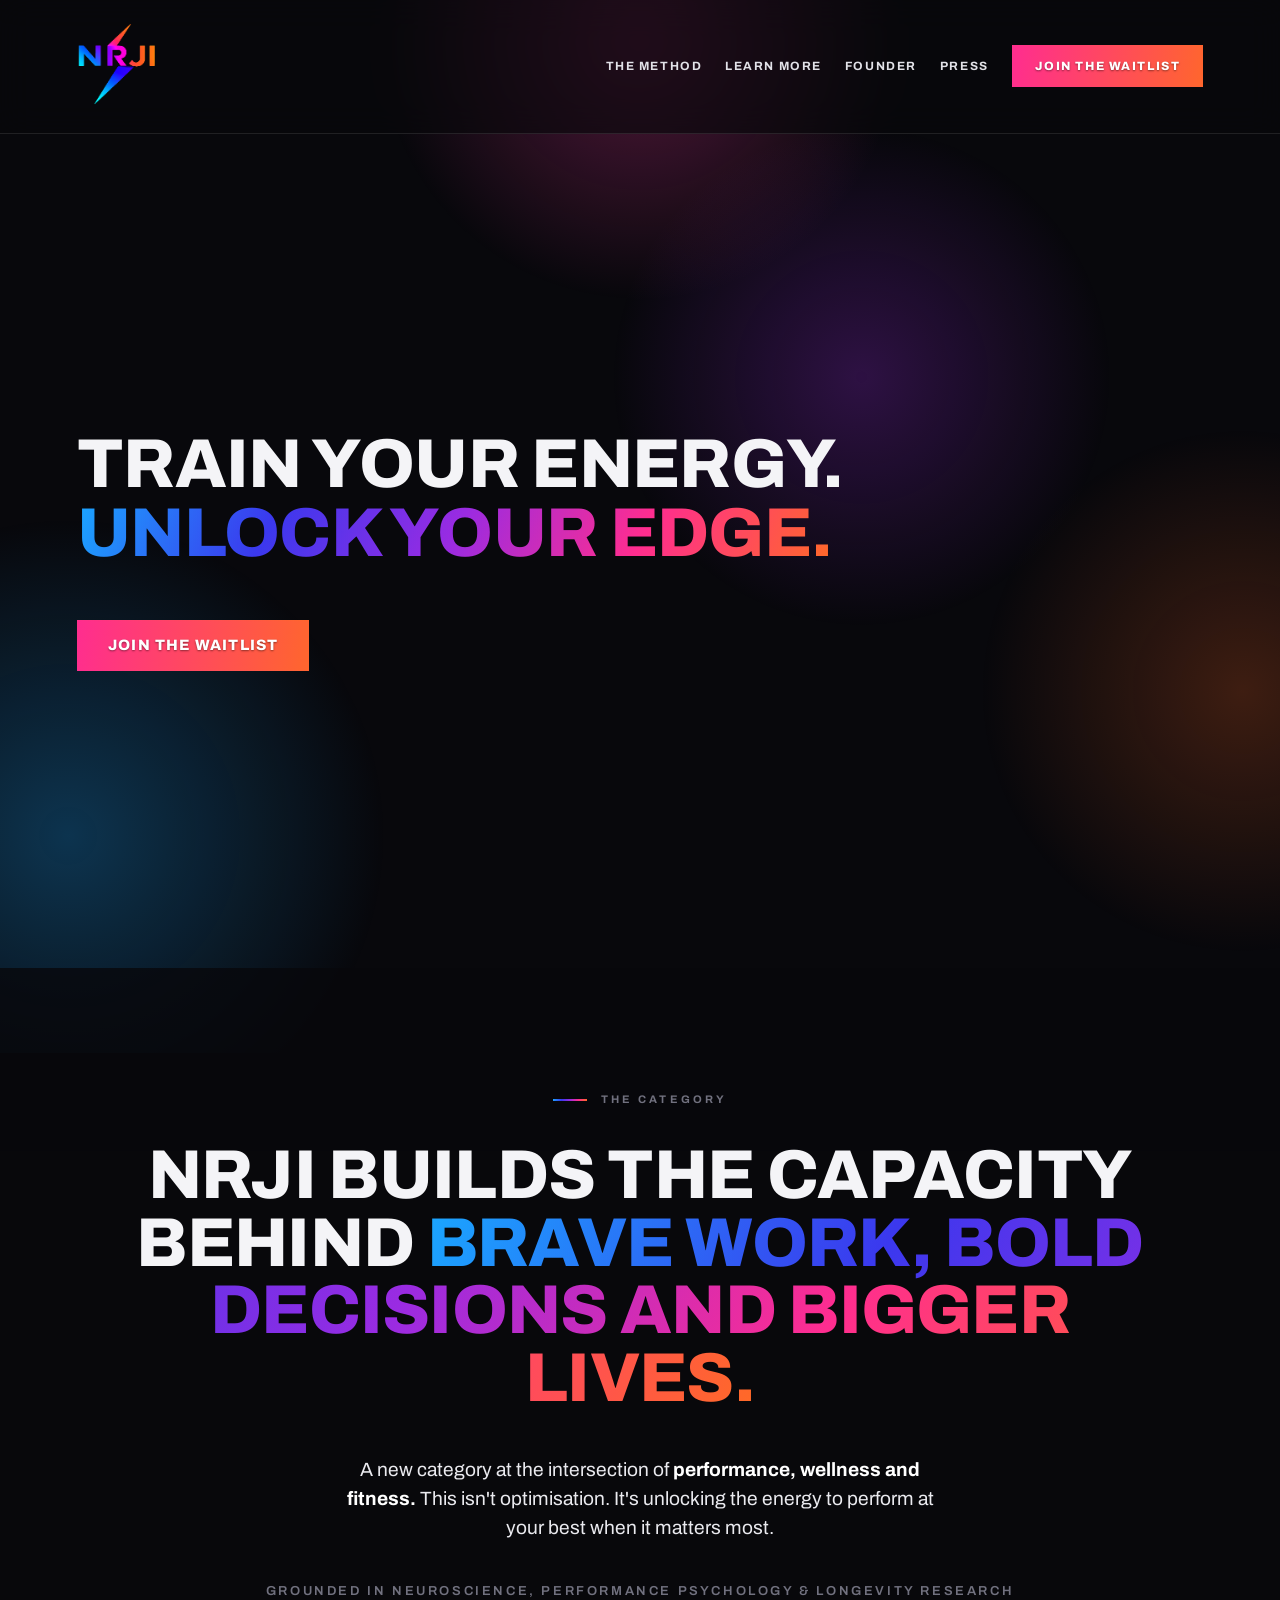
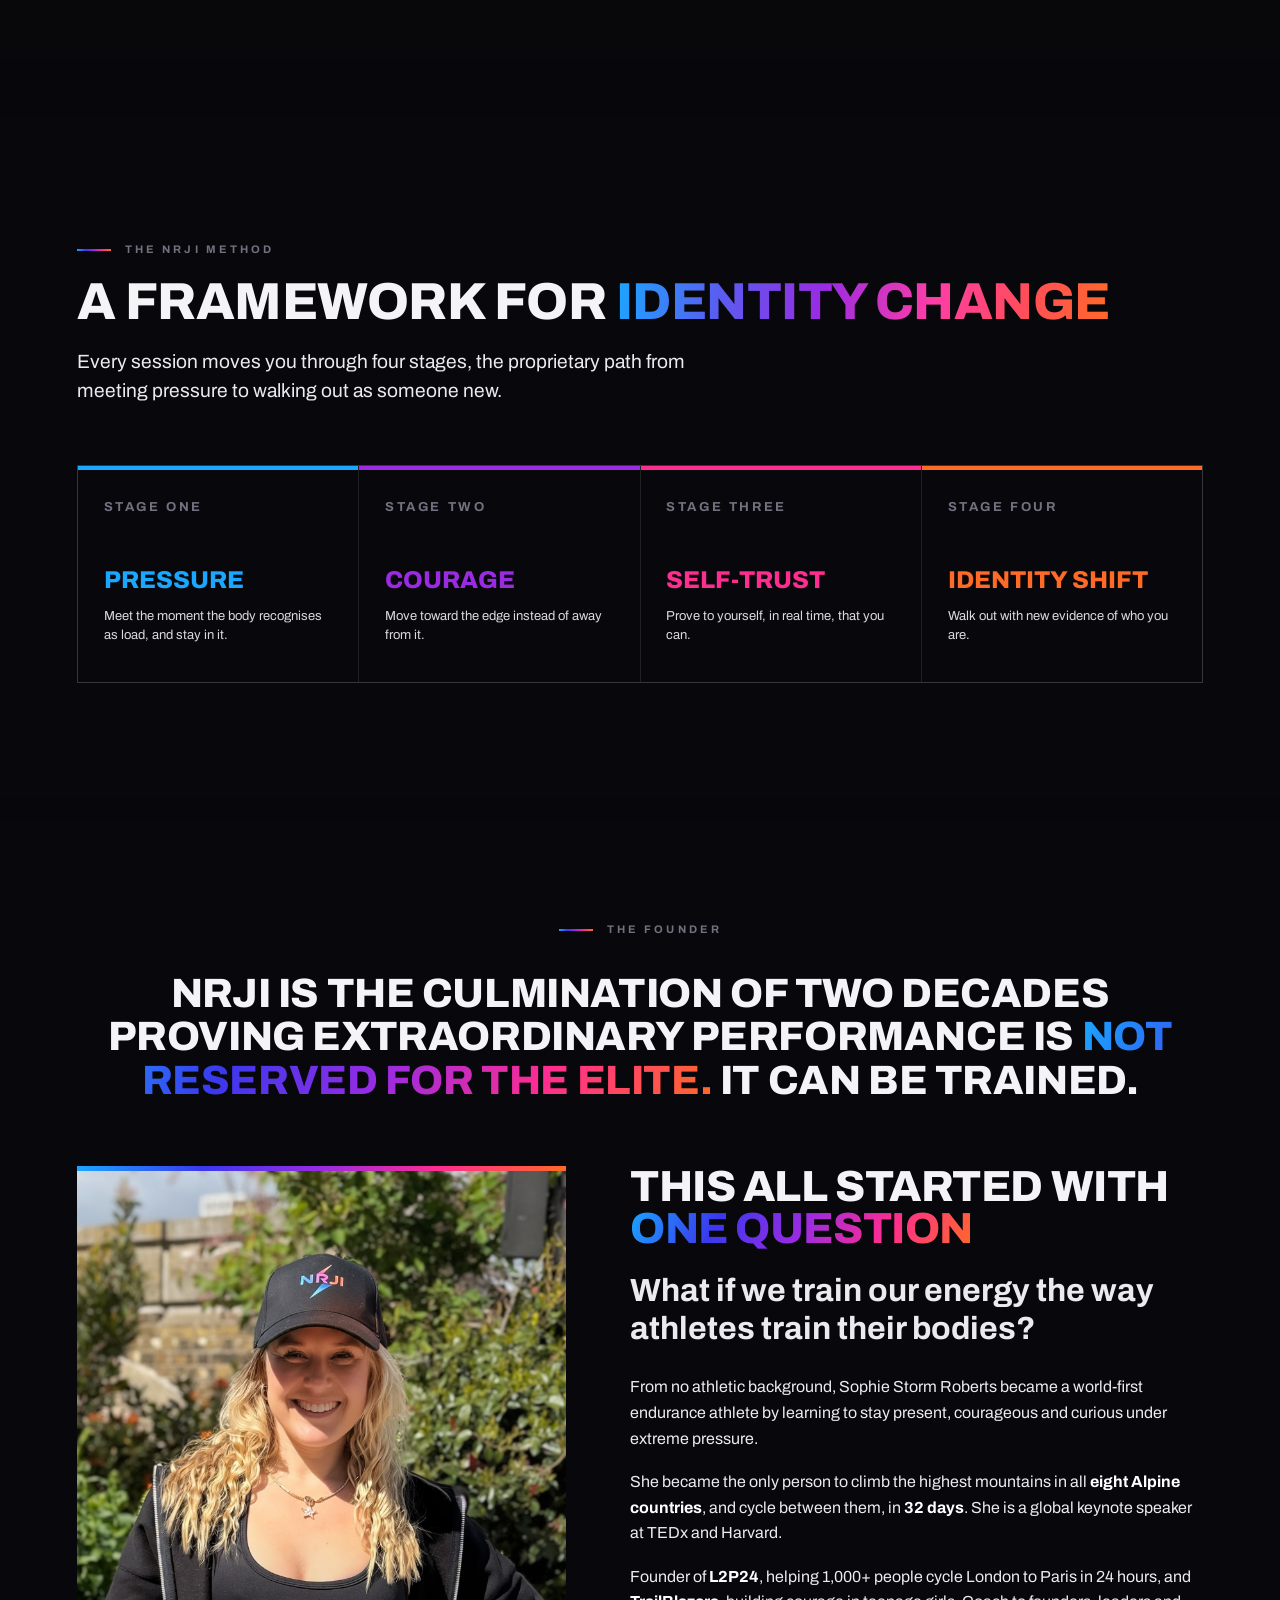
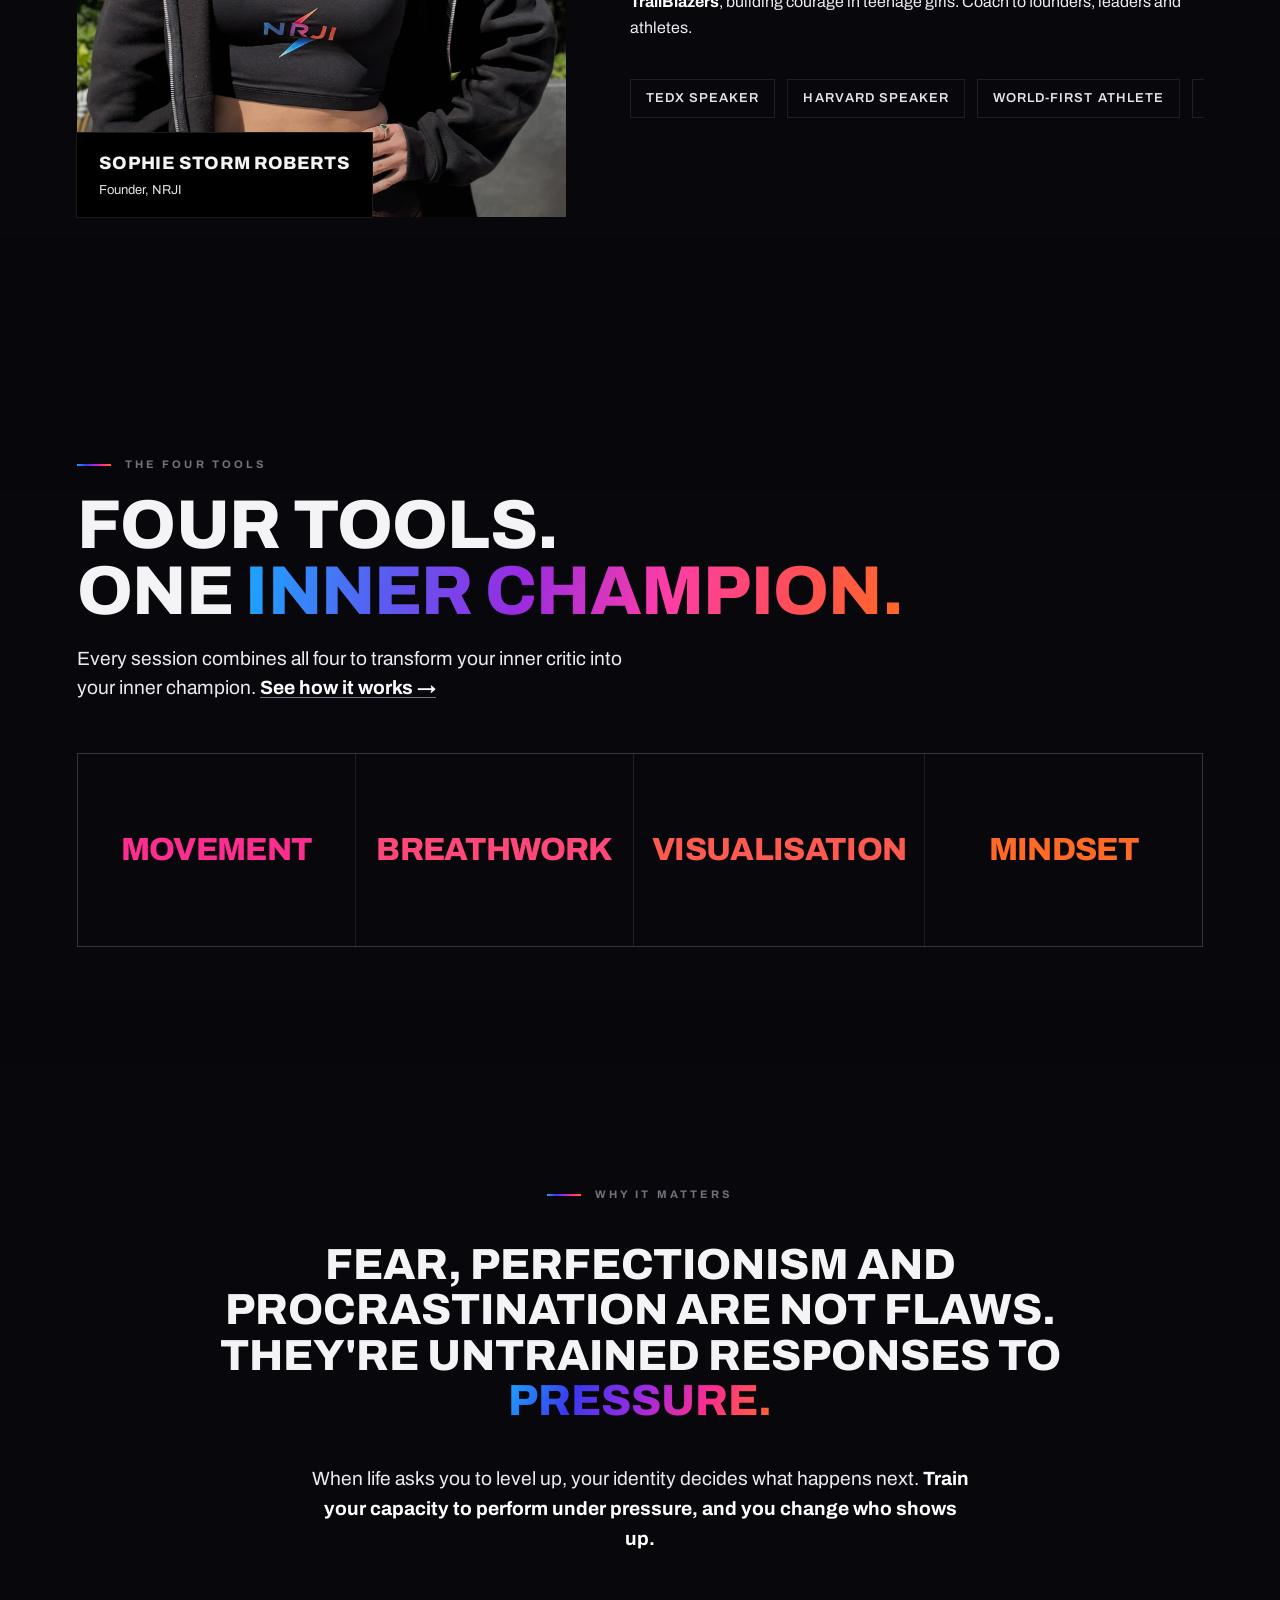
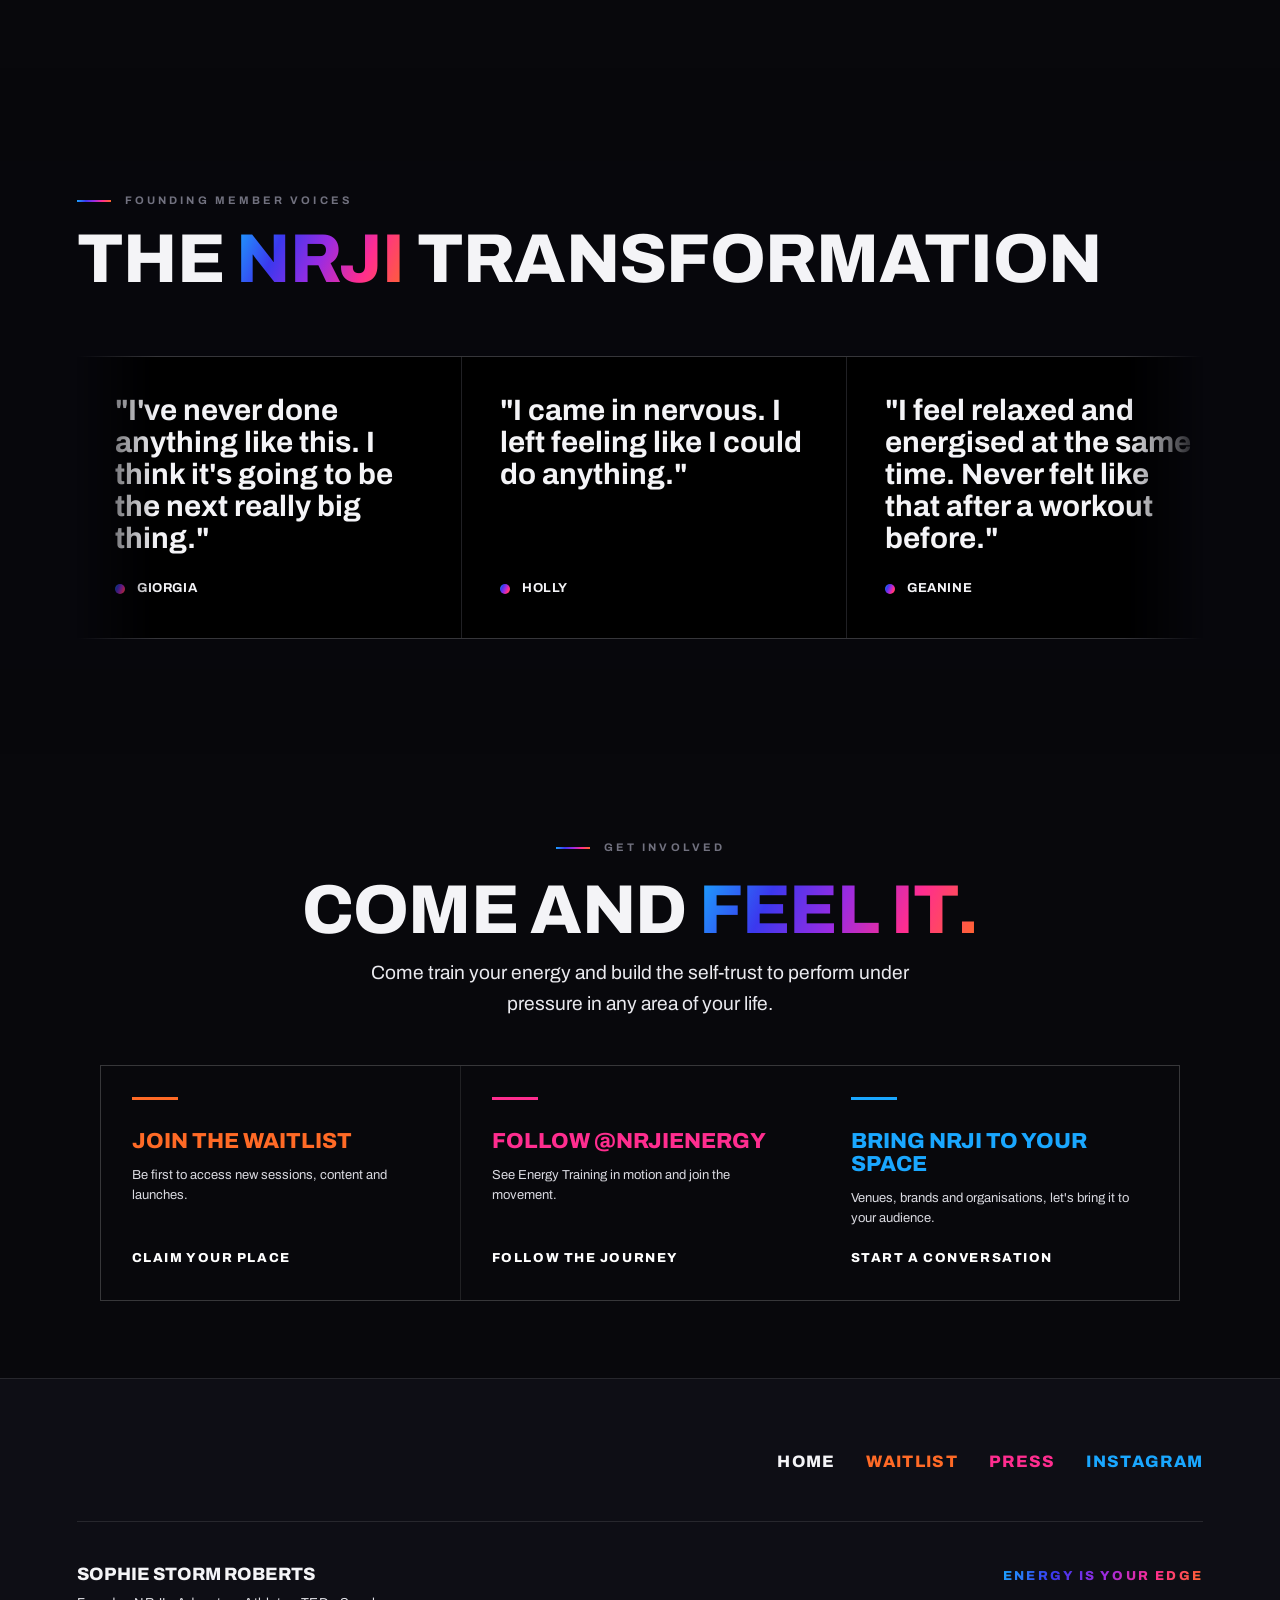
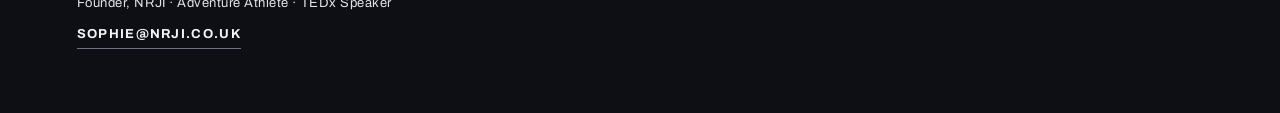
==== commit 075f09f2: "Add files via upload" ====
--- a/index.html
+++ b/index.html
@@ -22,6 +22,7 @@
   }
   .hero-body{position:relative;z-index:2;display:flex;flex-direction:column;align-items:flex-start;max-width:var(--maxw);width:100%;margin:0 auto;}
   .hero h1{font-size:clamp(36px,5.4vw,80px);max-width:none;line-height:1.0;}
+  .hero h1 .rotator{display:inline-block;transition:opacity .55s ease;will-change:opacity;}
   .hero h1 .grad-text{display:inline-block;}
   .hero-cta{display:flex;gap:14px;flex-wrap:wrap;justify-content:flex-start;margin-top:clamp(34px,4vw,52px);}
 
@@ -37,13 +38,13 @@
   /* ===================== NRJI METHOD (FRAMEWORK IP) ===================== */
   .method-sec{background:transparent;}
   .method-sec .head{max-width:none;margin-bottom:clamp(40px,4.6vw,64px);}
-  .method-sec h2{font-size:var(--t-h1);margin:18px 0 22px;}
+  .method-sec h2{font-size:clamp(26px,4.2vw,52px);margin:18px 0 22px;}
   .method-sec .lead{font-size:var(--t-lead);line-height:1.5;max-width:58ch;}
   .frame{display:grid;grid-template-columns:repeat(4,1fr);gap:1px;background:var(--line);border:1px solid var(--line);}
   .frame .stage{background:var(--ink);padding:clamp(26px,2.4vw,38px) clamp(22px,2vw,30px) clamp(30px,2.8vw,42px);position:relative;display:flex;flex-direction:column;}
   .frame .stage::before{content:"";position:absolute;left:0;right:0;top:0;height:4px;background:var(--c);}
   .frame .stage .step{font-size:var(--t-small);text-transform:uppercase;letter-spacing:.2em;font-weight:700;color:var(--fg-faint);}
-  .frame .stage h3{font-family:var(--font-display);font-weight:800;text-transform:uppercase;font-size:clamp(26px,2.5vw,40px);line-height:0.98;margin:clamp(30px,4vw,60px) 0 14px;color:var(--c);}
+  .frame .stage h3{font-family:var(--font-display);font-weight:800;text-transform:uppercase;font-size:clamp(18px,1.9vw,28px);line-height:0.98;margin:clamp(30px,4vw,60px) 0 14px;color:var(--c);white-space:nowrap;}
   .frame .stage p{font-size:var(--t-small);color:#D9D9E0;line-height:1.5;}
 
   /* ===================== FOUR PILLARS ===================== */
@@ -52,14 +53,14 @@
   .pillars-sec h2{font-size:var(--t-h1);margin:18px 0 20px;}
   .pillars-sec .lead{font-size:var(--t-lead);line-height:1.5;max-width:50ch;}
   .toolwall{display:grid;grid-template-columns:repeat(4,1fr);gap:1px;background:var(--line);border:1px solid var(--line);}
-  .toolwall .tool{background:var(--ink);padding:clamp(30px,3vw,48px) clamp(22px,2vw,30px);display:flex;align-items:center;justify-content:center;min-height:clamp(140px,15vw,220px);}
-  .toolwall .tool span{font-family:var(--font-display);font-weight:800;text-transform:uppercase;font-size:clamp(20px,2.5vw,40px);line-height:1.0;text-align:center;color:var(--c);letter-spacing:-0.01em;overflow-wrap:anywhere;}
+  .toolwall .tool{background:var(--ink);padding:clamp(24px,3vw,48px) clamp(8px,1.4vw,24px);display:flex;align-items:center;justify-content:center;min-height:clamp(120px,15vw,220px);}
+  .toolwall .tool span{font-family:var(--font-display);font-weight:800;text-transform:uppercase;font-size:clamp(13px,2.5vw,40px);line-height:1.0;text-align:center;color:var(--c);letter-spacing:-0.02em;white-space:nowrap;}
 
   /* ===================== WHY (REDUCED) ===================== */
   .mission{background:transparent;text-align:center;}
   .mission .inner{max-width:1000px;margin:0 auto;}
   .mission .eyebrow{justify-content:center;margin-bottom:clamp(26px,3vw,40px);}
-  .mission .big{font-family:var(--font-display);font-weight:800;text-transform:uppercase;line-height:1.0;font-size:clamp(30px,4.2vw,58px);}
+  .mission .big{font-family:var(--font-display);font-weight:800;text-transform:uppercase;line-height:1.04;font-size:clamp(24px,3.4vw,46px);}
   .mission p{font-size:var(--t-lead);line-height:1.55;max-width:60ch;margin:clamp(28px,3.2vw,44px) auto 0;}
   .mission p strong{color:#fff;font-weight:700;}
 
@@ -81,7 +82,7 @@
   .founder{background:rgba(8,8,12,.84);overflow:hidden;}
   .founder .banner{max-width:1080px;margin:0 auto clamp(46px,5vw,76px);text-align:center;}
   .founder .banner .eyebrow{justify-content:center;margin-bottom:clamp(22px,2.6vw,34px);}
-  .founder .banner .statement{font-family:var(--font-display);font-weight:800;text-transform:uppercase;line-height:1.02;font-size:clamp(26px,3.4vw,50px);padding:0;background:none;}
+  .founder .banner .statement{font-family:var(--font-display);font-weight:800;text-transform:uppercase;line-height:1.06;font-size:clamp(24px,3.2vw,46px);padding:0;background:none;}
   .founder .inner{display:grid;grid-template-columns:0.92fr 1.08fr;gap:clamp(36px,5vw,76px);align-items:stretch;}
   .founder .inner > *{min-width:0;}
   .founder .text{min-width:0;overflow:hidden;}
@@ -119,7 +120,6 @@
   /* ===================== RESPONSIVE ===================== */
   @media (max-width:900px){
     .frame{grid-template-columns:repeat(2,1fr);}
-    .toolwall{grid-template-columns:repeat(2,1fr);}
     .mission .inner{max-width:none;}
     .founder .inner{grid-template-columns:1fr;gap:36px;align-items:start;}
     .founder .photo-frame{aspect-ratio:3/3.6;height:auto;min-height:0;max-width:460px;margin:0 auto;}
@@ -130,9 +130,8 @@
     .hero-cta{flex-direction:row;flex-wrap:nowrap;gap:10px;align-items:stretch;width:100%;}
     .hero-cta .btn{flex:1 1 0;min-width:0;justify-content:center;text-align:center;padding:14px 10px;font-size:11px;line-height:1.2;letter-spacing:.04em;}
     .frame{grid-template-columns:1fr;}
-    .toolwall{grid-template-columns:repeat(2,1fr);}
-    .toolwall .tool{min-height:104px;padding:22px 10px;}
-    .toolwall .tool span{font-size:clamp(16px,4.4vw,22px);}
+    .toolwall .tool{min-height:84px;padding:18px 4px;}
+    .toolwall .tool span{font-size:clamp(10px,2.7vw,18px);letter-spacing:-0.03em;}
     .invite .paths{grid-template-columns:1fr;}
   }
 </style>
@@ -157,7 +156,7 @@
   <!-- ===================== HERO ===================== -->
   <header class="hero" data-screen-label="Hero">
     <div class="hero-body">
-      <h1 class="display" data-reveal style="--rd:160ms">Train your energy.<br><span class="grad-text">Unlock your edge.</span></h1>
+      <h1 class="display" data-reveal style="--rd:160ms"><span class="rotator">Train your energy.<br><span class="grad-text">Unlock your edge.</span></span></h1>
       <div class="hero-cta" data-reveal style="--rd:300ms">
         <a class="btn btn-primary btn-lg" href="waitlist.html">Join the waitlist</a>
       </div>
@@ -228,7 +227,7 @@
   <section class="pillars-sec" id="pillars" data-screen-label="The Four Tools">
     <div class="wrap head">
       <span class="eyebrow" data-reveal>The four tools</span>
-      <h2 class="display" data-reveal style="--rd:80ms">Four tools. One <span class="grad-ombre">inner champion.</span></h2>
+      <h2 class="display" data-reveal style="--rd:80ms">Four tools.<br>One <span class="grad-ombre">inner champion.</span></h2>
       <p class="lead" data-reveal style="--rd:160ms">Every session combines all four to transform your inner critic into your inner champion. <a href="learn-more.html" style="color:#fff;font-weight:700;text-decoration:underline;text-underline-offset:3px;text-decoration-color:var(--fg-faint)">See how it works &rarr;</a></p>
     </div>
     <div class="wrap toolwall" data-reveal="scale">
@@ -318,5 +317,27 @@
   </footer>
 
   <script src="nrji-interactive.js"></script>
+  <script>
+  (function(){
+    var rot=document.querySelector('.hero h1 .rotator');
+    if(!rot) return;
+    if(window.matchMedia&&window.matchMedia('(prefers-reduced-motion: reduce)').matches) return;
+    var quotes=[
+      'Train your energy.<br><span class="grad-text">Unlock your edge.</span>',
+      'Energy is the<br><span class="grad-text">edge you train.</span>',
+      'Stay clear under<br><span class="grad-text">pressure.</span>',
+      'Train it until<br><span class="grad-text">you trust it.</span>'
+    ];
+    var i=0;
+    setInterval(function(){
+      rot.style.opacity='0';
+      setTimeout(function(){
+        i=(i+1)%quotes.length;
+        rot.innerHTML=quotes[i];
+        rot.style.opacity='1';
+      },560);
+    },5000);
+  })();
+  </script>
 </body>
 </html>
